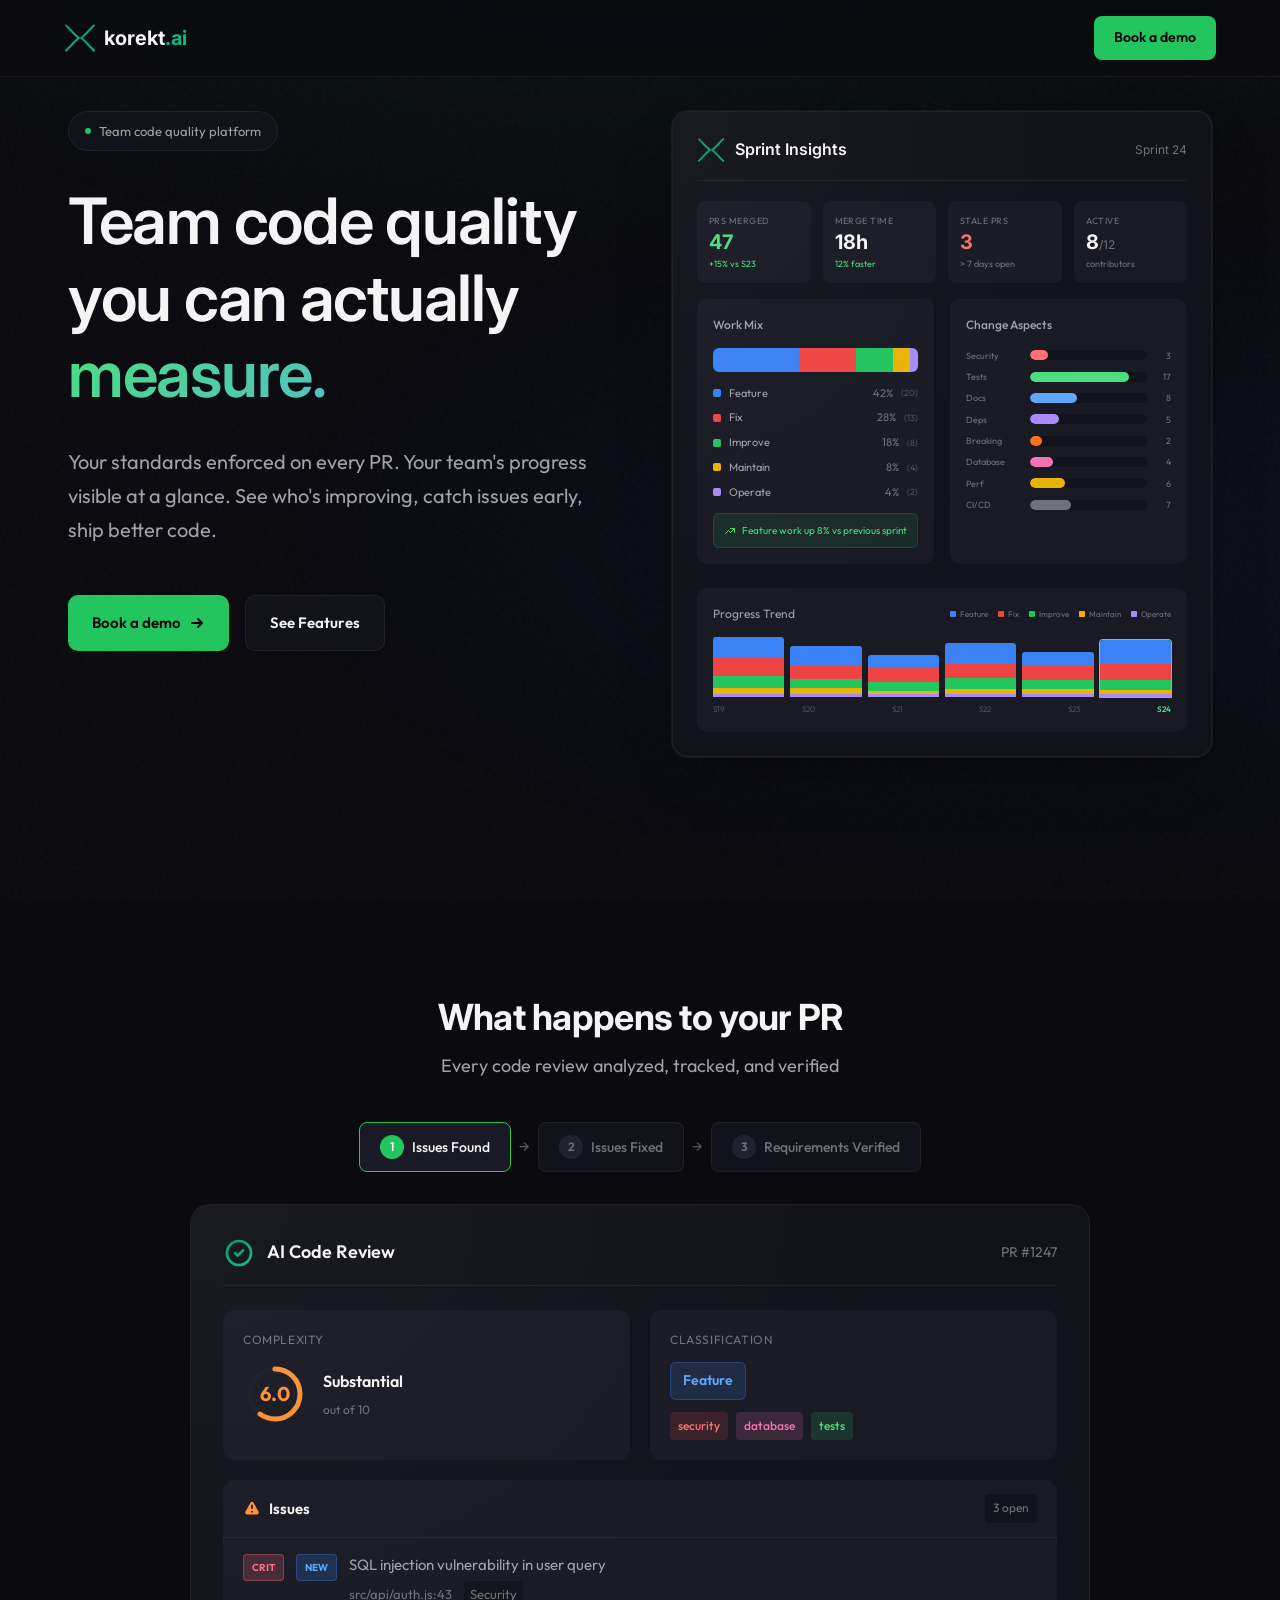
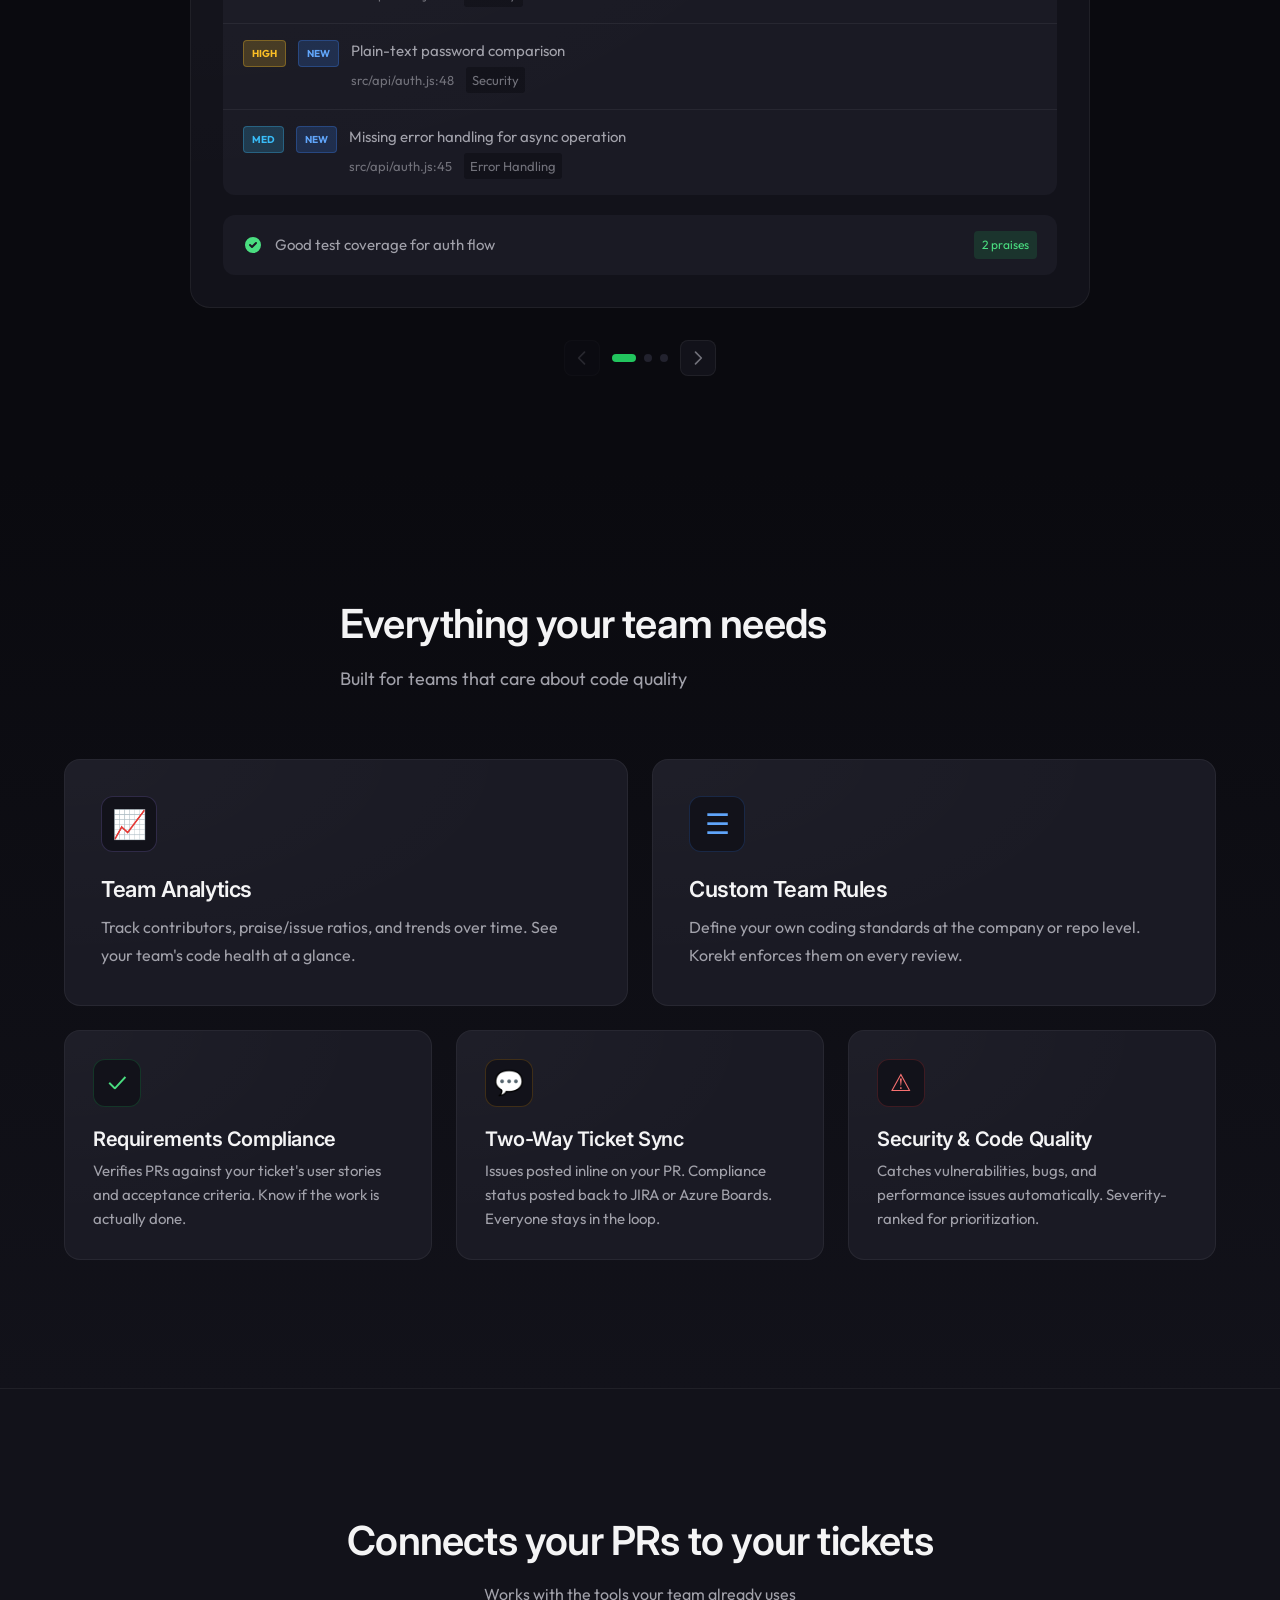
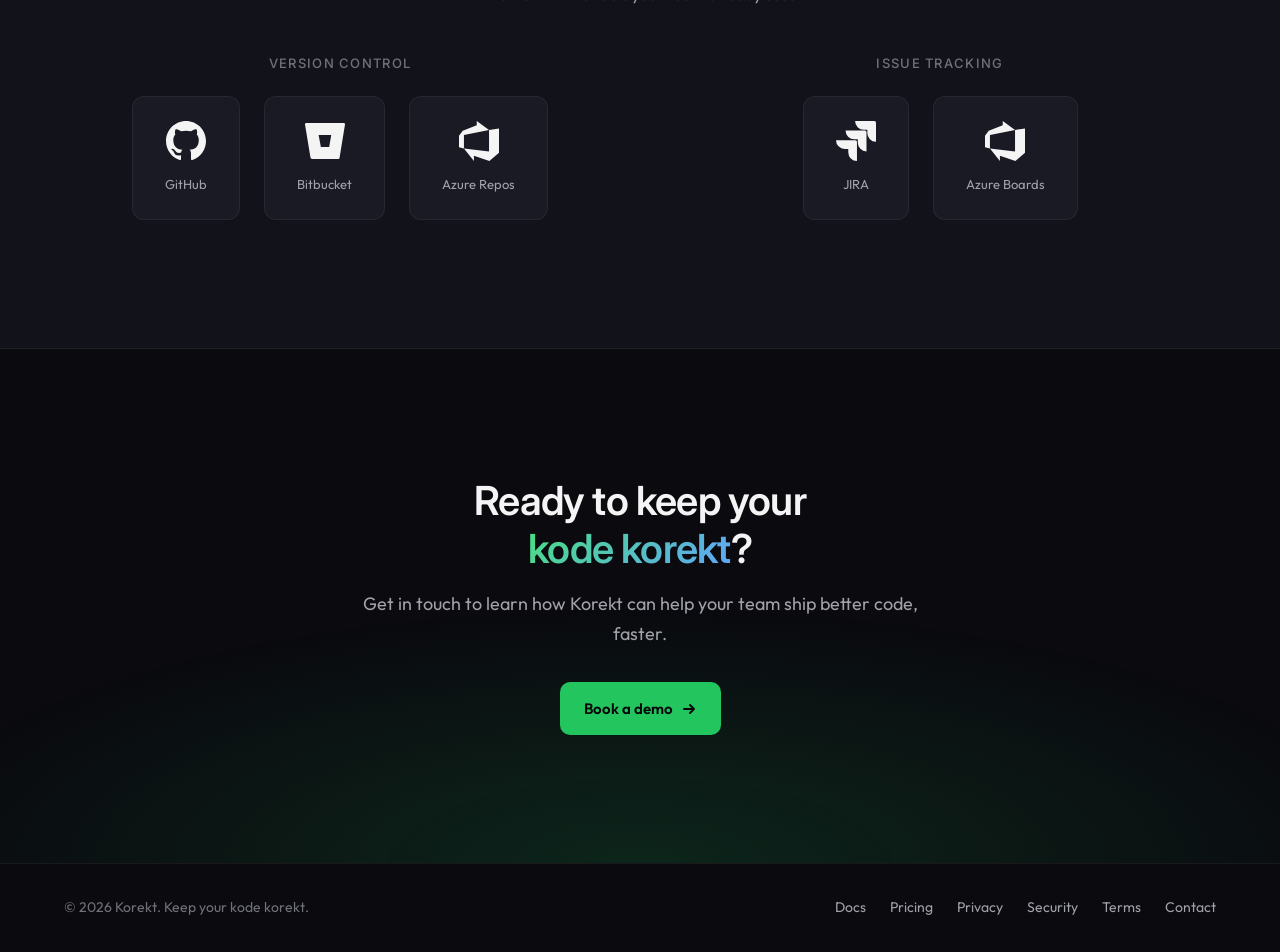
==== index.html @ e77982e7 "Adds Canonical, Open Graph, Twitter Card, and LLM alternate meta tags to improve SEO and social shar" ====
<!DOCTYPE html>
<html lang="en">
<head>
  <meta charset="UTF-8">
  <meta name="viewport" content="width=device-width, initial-scale=1.0">
  <title>Korekt - AI Code Review That Verifies Requirements</title>
  <meta name="description" content="Every PR. Every ticket. Automatically verified. AI-powered code reviews that ensure your code matches your requirements.">

  <!-- Canonical & LLM -->
  <link rel="canonical" href="https://korekt.ai/">
  <link rel="alternate" type="text/plain" href="https://korekt.ai/llms.txt" title="LLM-friendly content">

  <!-- Open Graph -->
  <meta property="og:type" content="website">
  <meta property="og:url" content="https://korekt.ai/">
  <meta property="og:title" content="Korekt - AI Code Review That Verifies Requirements">
  <meta property="og:description" content="Every PR. Every ticket. Automatically verified. AI-powered code reviews that ensure your code matches your requirements.">
  <meta property="og:image" content="https://korekt.ai/og-image.png">
  <meta property="og:site_name" content="Korekt AI">

  <!-- Twitter Card -->
  <meta name="twitter:card" content="summary">
  <meta name="twitter:title" content="Korekt - AI Code Review That Verifies Requirements">
  <meta name="twitter:description" content="Every PR. Every ticket. Automatically verified. AI-powered code reviews that ensure your code matches your requirements.">
  <meta name="twitter:image" content="https://korekt.ai/og-image.png">

  <!-- Structured Data -->
  <script type="application/ld+json">
  {
    "@context": "https://schema.org",
    "@type": "Organization",
    "name": "Korekt AI",
    "url": "https://korekt.ai",
    "logo": "https://korekt.ai/og-image.png",
    "description": "AI-powered code review platform that checks whether pull requests deliver what the ticket asked for.",
    "contactPoint": {
      "@type": "ContactPoint",
      "email": "support@korekt.ai",
      "contactType": "customer support"
    },
    "sameAs": [
      "https://github.com/apps/korekt-ai"
    ]
  }
  </script>
  <script type="application/ld+json">
  {
    "@context": "https://schema.org",
    "@type": "SoftwareApplication",
    "name": "Korekt AI",
    "url": "https://korekt.ai",
    "applicationCategory": "DeveloperApplication",
    "operatingSystem": "Web",
    "description": "Automated code review that checks whether pull requests deliver what the ticket asked for. Ticket compliance verification, inline PR comments with suggested fixes, severity ratings, and commit statuses for merge gating.",
    "featureList": "Ticket compliance verification, Inline PR comments, Severity ratings, Commit status for merge gating, Issue tracking across iterations, Custom review rules, GitHub integration, Bitbucket integration, Azure DevOps integration, Jira integration, CLI tool",
    "offers": [
      {
        "@type": "Offer",
        "name": "Free Trial",
        "price": "0",
        "priceCurrency": "USD",
        "description": "Free trial with $5 AI credits. No credit card required."
      },
      {
        "@type": "Offer",
        "name": "Cloud",
        "price": "24",
        "priceCurrency": "USD",
        "billingIncrement": "P1M",
        "description": "$24 per developer per month. Unlimited repositories and PR reviews."
      }
    ]
  }
  </script>

  <!-- Favicon -->
  <link rel="icon" type="image/svg+xml" href="favicon.svg">
  <link rel="apple-touch-icon" href="apple-touch-icon.png">

  <!-- Fonts -->
  <link rel="preconnect" href="https://fonts.googleapis.com">
  <link rel="preconnect" href="https://fonts.gstatic.com" crossorigin>
  <link href="https://fonts.googleapis.com/css2?family=Inter:wght@400;500;600;700&family=Outfit:wght@300;400;500;600;700&display=swap" rel="stylesheet">

  <!-- Shared Styles -->
  <link rel="stylesheet" href="styles.css">

  <style>
    /* ============================================
       PAGE-SPECIFIC OVERRIDES
       ============================================ */
    body {
      overflow-x: hidden;
    }

    /* Noise overlay (index-specific) */
    body::after {
      content: '';
      position: fixed;
      inset: 0;
      background-image: url("data:image/svg+xml,%3Csvg viewBox='0 0 256 256' xmlns='http://www.w3.org/2000/svg'%3E%3Cfilter id='noise'%3E%3CfeTurbulence type='fractalNoise' baseFrequency='0.9' numOctaves='4' stitchTiles='stitch'/%3E%3C/filter%3E%3Crect width='100%25' height='100%25' filter='url(%23noise)'/%3E%3C/svg%3E");
      opacity: 0.03;
      pointer-events: none;
      z-index: -1;
    }

    a {
      color: inherit;
      text-decoration: none;
    }

    .mono {
      font-family: var(--font-display);
    }

    /* ============================================
       HERO SECTION
       ============================================ */
    .hero {
      min-height: 100vh;
      display: flex;
      align-items: center;
      padding-top: 6rem;
      position: relative;
    }

    .hero-content {
      display: grid;
      grid-template-columns: 1fr 1fr;
      gap: 4rem;
      align-items: start;
    }

    .hero-text {
      max-width: 540px;
    }

    .hero-badge {
      display: inline-flex;
      align-items: center;
      gap: 0.5rem;
      padding: 0.5rem 1rem;
      background: var(--bg-surface);
      border: 1px solid var(--border);
      border-radius: 100px;
      font-size: 0.8125rem;
      color: var(--text-secondary);
      margin-bottom: 2rem;
    }

    .hero-badge-dot {
      width: 6px;
      height: 6px;
      background: var(--green-500);
      border-radius: 50%;
      animation: pulse 2s ease-in-out infinite;
    }

    @keyframes pulse {
      0%, 100% { opacity: 1; transform: scale(1); }
      50% { opacity: 0.5; transform: scale(1.2); }
    }

    .hero h1 {
      margin-bottom: 2rem;
    }

    .hero h1 span {
      display: block;
    }

    .hero-subtitle {
      font-size: 1.25rem;
      color: var(--text-secondary);
      margin-bottom: 3rem;
      line-height: 1.7;
    }

    .hero-ctas {
      display: flex;
      gap: 1rem;
      flex-wrap: wrap;
    }

    /* Hero Visual */
    .hero-visual {
      position: relative;
    }

    /* Split Hero Visual */
    .hero-visual-split {
      display: grid;
      grid-template-columns: 1fr 1fr;
      gap: 1.5rem;
    }

    .hero-panel {
      background: var(--bg-surface);
      border: 1px solid var(--border);
      border-radius: 16px;
      padding: 1.25rem;
      position: relative;
      overflow: hidden;
    }

    .hero-panel::before {
      content: '';
      position: absolute;
      inset: 0;
      background: radial-gradient(ellipse at top left, rgba(255,255,255,0.02), transparent 60%);
      pointer-events: none;
    }

    .panel-label {
      position: absolute;
      top: 0.75rem;
      right: 0.75rem;
      font-family: var(--font-display);
      font-size: 0.625rem;
      text-transform: uppercase;
      letter-spacing: 0.1em;
      color: var(--text-muted);
      background: var(--bg-elevated);
      padding: 0.25rem 0.5rem;
      border-radius: 4px;
    }

    .hero-panel-enforce .panel-label {
      color: var(--amber-400);
    }

    .hero-panel-visibility .panel-label {
      color: var(--green-400);
    }

    /* Mini PR Mockup */
    .pr-mockup-mini {
      background: var(--bg-elevated);
      border-radius: 10px;
      overflow: hidden;
    }

    .pr-mockup-mini .pr-header {
      padding: 0.625rem 0.875rem;
      background: var(--bg-hover);
      border-bottom: 1px solid var(--border);
    }

    .pr-body-mini {
      padding: 0.75rem;
      display: flex;
      flex-direction: column;
      gap: 0.625rem;
    }

    .pr-comment {
      display: flex;
      gap: 0.625rem;
      align-items: flex-start;
    }

    .comment-avatar {
      width: 24px;
      height: 24px;
      background: linear-gradient(135deg, var(--green-500), var(--green-600));
      border-radius: 6px;
      display: flex;
      align-items: center;
      justify-content: center;
      font-family: var(--font-display);
      font-size: 0.5rem;
      font-weight: 700;
      color: var(--bg-deep);
      flex-shrink: 0;
      letter-spacing: -0.02em;
    }

    .comment-content {
      display: flex;
      flex-direction: column;
      gap: 0.25rem;
    }

    .comment-badge {
      font-family: var(--font-display);
      font-size: 0.625rem;
      font-weight: 600;
      padding: 0.125rem 0.375rem;
      border-radius: 4px;
      display: inline-flex;
      align-items: center;
      width: fit-content;
    }

    .comment-badge.badge-success {
      background: rgba(34, 197, 94, 0.15);
      color: var(--green-400);
    }

    .comment-badge.badge-warning {
      background: rgba(245, 158, 11, 0.15);
      color: var(--amber-400);
    }

    .comment-text {
      font-size: 0.75rem;
      color: var(--text-secondary);
    }

    /* Dashboard Preview */
    .dash-preview {
      background: var(--bg-elevated);
      border-radius: 10px;
      padding: 0.875rem;
    }

    .dash-preview-header {
      display: flex;
      justify-content: space-between;
      align-items: center;
      margin-bottom: 0.75rem;
      font-family: var(--font-display);
      font-size: 0.75rem;
    }

    .dash-preview-period {
      color: var(--text-muted);
      font-size: 0.625rem;
    }

    .dash-preview-stats {
      display: flex;
      gap: 1.5rem;
      margin-bottom: 0.75rem;
    }

    .dash-stat {
      display: flex;
      flex-direction: column;
    }

    .dash-stat-value {
      font-family: var(--font-display);
      font-size: 1.5rem;
      font-weight: 700;
      line-height: 1;
    }

    .dash-stat-label {
      font-size: 0.625rem;
      color: var(--text-muted);
      margin-top: 0.25rem;
    }

    .dash-preview-chart {
      height: 40px;
      margin-bottom: 0.75rem;
      opacity: 0.8;
    }

    .dash-preview-chart svg {
      width: 100%;
      height: 100%;
    }

    .dash-preview-contributors {
      display: flex;
      flex-direction: column;
      gap: 0.375rem;
    }

    .contributor-mini {
      display: flex;
      align-items: center;
      gap: 0.5rem;
      font-size: 0.6875rem;
      color: var(--text-secondary);
      font-family: var(--font-display);
    }

    .contributor-dot {
      width: 6px;
      height: 6px;
      border-radius: 50%;
    }

    .contributor-score {
      margin-left: auto;
      color: var(--green-400);
      font-weight: 600;
    }

    /* Dashboard-Focused Hero Visual */
    .hero-visual-dashboard {
      width: 100%;
    }

    .hero-dashboard {
      background: var(--bg-surface);
      border: 1px solid var(--border);
      border-radius: 16px;
      padding: 1.5rem;
      box-shadow:
        0 0 0 1px rgba(255,255,255,0.05),
        0 20px 50px -20px rgba(0,0,0,0.5);
      position: relative;
      overflow: hidden;
    }

    .hero-dashboard::before {
      content: '';
      position: absolute;
      inset: 0;
      background: radial-gradient(ellipse at top left, rgba(255,255,255,0.03), transparent 60%);
      pointer-events: none;
    }

    .hero-dash-header {
      display: flex;
      justify-content: space-between;
      align-items: center;
      margin-bottom: 1.25rem;
      padding-bottom: 1rem;
      border-bottom: 1px solid var(--border);
      position: relative;
    }

    .hero-dash-title {
      display: flex;
      align-items: center;
      gap: 0.625rem;
      font-family: var(--font-display);
      font-size: 1rem;
      font-weight: 600;
    }

    .hero-dash-icon {
      width: 28px;
      height: 28px;
      display: flex;
      align-items: center;
      justify-content: center;
    }

    .hero-dash-icon svg {
      width: 100%;
      height: 100%;
    }

    .hero-dash-period {
      font-size: 0.75rem;
      color: var(--text-muted);
      font-family: var(--font-display);
    }

    /* Summary cards row */
    .hero-summary-row {
      display: grid;
      grid-template-columns: repeat(4, 1fr);
      gap: 0.75rem;
      margin-bottom: 1rem;
    }

    .hero-summary-card {
      background: var(--bg-elevated);
      border-radius: 8px;
      padding: 0.75rem;
    }

    .hero-summary-label {
      font-size: 0.5625rem;
      color: var(--text-muted);
      text-transform: uppercase;
      letter-spacing: 0.05em;
      margin-bottom: 0.25rem;
    }

    .hero-summary-value {
      font-family: var(--font-display);
      font-size: 1.25rem;
      font-weight: 700;
      line-height: 1;
    }

    .hero-summary-trend {
      font-size: 0.5625rem;
      margin-top: 0.25rem;
    }

    .hero-summary-trend.positive { color: var(--green-400); }
    .hero-summary-trend.negative { color: var(--red-400); }

    /* Two column content grid */
    .hero-content-grid {
      display: grid;
      grid-template-columns: 1fr 1fr;
      gap: 1rem;
    }

    /* Work Mix section */
    .hero-work-mix {
      background: var(--bg-elevated);
      border-radius: 10px;
      padding: 1rem;
    }

    .hero-section-header {
      display: flex;
      justify-content: space-between;
      align-items: center;
      margin-bottom: 0.75rem;
    }

    .hero-section-title {
      font-size: 0.75rem;
      color: var(--text-secondary);
      font-weight: 500;
    }

    /* Stacked bar */
    .hero-stacked-bar {
      display: flex;
      height: 24px;
      border-radius: 6px;
      overflow: hidden;
      margin-bottom: 0.75rem;
    }

    .hero-stacked-bar > span {
      height: 100%;
    }

    /* Intent legend */
    .hero-intent-legend {
      display: flex;
      flex-direction: column;
      gap: 0.375rem;
    }

    .hero-intent-item {
      display: flex;
      align-items: center;
      gap: 0.5rem;
      font-size: 0.6875rem;
    }

    .hero-intent-dot {
      width: 8px;
      height: 8px;
      border-radius: 2px;
      flex-shrink: 0;
    }

    .hero-intent-label {
      color: var(--text-secondary);
      flex: 1;
    }

    .hero-intent-pct {
      color: var(--text-muted);
    }

    .hero-intent-count {
      color: var(--text-dim);
      font-size: 0.5625rem;
    }

    /* Callout */
    .hero-callout {
      margin-top: 0.75rem;
      padding: 0.5rem 0.625rem;
      background: rgba(34, 197, 94, 0.1);
      border: 1px solid rgba(34, 197, 94, 0.2);
      border-radius: 6px;
      display: flex;
      align-items: center;
      gap: 0.375rem;
      font-size: 0.625rem;
      color: var(--green-400);
    }

    .hero-callout svg {
      width: 12px;
      height: 12px;
      flex-shrink: 0;
    }

    /* Change Aspects */
    .hero-aspects {
      background: var(--bg-elevated);
      border-radius: 10px;
      padding: 1rem;
    }

    .hero-aspect-bars {
      display: flex;
      flex-direction: column;
      gap: 0.375rem;
    }

    .hero-aspect-row {
      display: flex;
      align-items: center;
      gap: 0.5rem;
    }

    .hero-aspect-label {
      width: 56px;
      font-size: 0.5625rem;
      color: var(--text-muted);
    }

    .hero-aspect-bar-wrap {
      flex: 1;
      height: 10px;
      background: var(--bg-surface);
      border-radius: 5px;
      overflow: hidden;
    }

    .hero-aspect-bar {
      height: 100%;
      border-radius: 5px;
    }

    .hero-aspect-count {
      width: 16px;
      font-size: 0.5625rem;
      color: var(--text-muted);
      text-align: right;
    }

    /* Progress trend */
    .hero-progress-section {
      grid-column: span 2;
      background: var(--bg-elevated);
      border-radius: 10px;
      padding: 1rem;
      margin-top: 0.5rem;
    }

    .hero-progress-header {
      display: flex;
      justify-content: space-between;
      align-items: center;
      margin-bottom: 0.75rem;
    }

    .hero-progress-title {
      font-size: 0.75rem;
      color: var(--text-secondary);
    }

    .hero-progress-legend {
      display: flex;
      gap: 0.625rem;
      font-size: 0.5rem;
      color: var(--text-muted);
    }

    .hero-progress-legend span {
      display: flex;
      align-items: center;
      gap: 0.25rem;
    }

    .hero-progress-legend i {
      width: 6px;
      height: 6px;
      border-radius: 1px;
    }

    .hero-progress-chart {
      display: flex;
      align-items: flex-end;
      gap: 0.375rem;
      height: 60px;
    }

    .hero-progress-bar {
      flex: 1;
      display: flex;
      flex-direction: column;
      border-radius: 3px 3px 0 0;
      overflow: hidden;
    }

    .hero-progress-bar > span {
      width: 100%;
    }

    .hero-progress-bar.current {
      box-shadow: 0 0 0 1px var(--green-400);
    }

    .hero-progress-labels {
      display: flex;
      justify-content: space-between;
      margin-top: 0.375rem;
      font-size: 0.5rem;
      color: var(--text-dim);
    }

    .hero-progress-labels span.current {
      color: var(--green-400);
      font-weight: 600;
    }

    @media (max-width: 600px) {
      .hero-summary-row {
        grid-template-columns: repeat(2, 1fr);
      }
      .hero-content-grid {
        grid-template-columns: 1fr;
      }
      .hero-progress-section {
        grid-column: span 1;
      }
    }

    .pr-mockup {
      background: var(--bg-surface);
      border: 1px solid var(--border);
      border-radius: 16px;
      overflow: hidden;
      box-shadow:
        0 0 0 1px rgba(255,255,255,0.05),
        0 20px 50px -20px rgba(0,0,0,0.5);
    }

    .pr-header {
      display: flex;
      align-items: center;
      gap: 0.75rem;
      padding: 1rem 1.25rem;
      background: var(--bg-elevated);
      border-bottom: 1px solid var(--border);
    }

    .pr-dots {
      display: flex;
      gap: 6px;
    }

    .pr-dot {
      width: 12px;
      height: 12px;
      border-radius: 50%;
      background: var(--bg-hover);
    }

    .pr-dot:nth-child(1) { background: #ff5f57; }
    .pr-dot:nth-child(2) { background: #febc2e; }
    .pr-dot:nth-child(3) { background: #28c840; }

    .pr-title {
      font-family: var(--font-display);
      font-size: 0.8125rem;
      color: var(--text-secondary);
    }

    .pr-body {
      padding: 1.25rem;
    }

    .pr-file {
      margin-bottom: 1rem;
    }

    .pr-filename {
      font-family: var(--font-display);
      font-size: 0.75rem;
      color: var(--text-muted);
      margin-bottom: 0.5rem;
      display: flex;
      align-items: center;
      gap: 0.5rem;
    }

    .code-block {
      background: var(--bg-deep);
      border-radius: 8px;
      padding: 1rem;
      font-family: var(--font-display);
      font-size: 0.8125rem;
      line-height: 1.8;
      overflow-x: auto;
    }

    .code-line {
      display: flex;
      gap: 1rem;
    }

    .line-num {
      color: var(--text-dim);
      user-select: none;
      min-width: 1.5rem;
      text-align: right;
    }

    .line-add {
      background: rgba(34, 197, 94, 0.1);
      margin: 0 -1rem;
      padding: 0 1rem;
    }

    .line-add .line-content::before {
      content: '+';
      color: var(--green-500);
      margin-right: 0.5rem;
    }

    /* Korekt Analysis Overlay */
    .analysis-badges {
      position: absolute;
      right: -20px;
      top: 50%;
      transform: translateY(-50%);
      display: flex;
      flex-direction: column;
      gap: 0.75rem;
    }

    .analysis-badge {
      display: flex;
      align-items: center;
      gap: 0.5rem;
      padding: 0.5rem 0.875rem;
      background: var(--bg-surface);
      border: 1px solid var(--border);
      border-radius: 8px;
      font-family: var(--font-display);
      font-size: 0.75rem;
      white-space: nowrap;
      opacity: 0;
      transform: translateX(20px);
      animation: slideIn 0.5s var(--ease-out-expo) forwards;
      box-shadow: 0 4px 20px rgba(0,0,0,0.3);
    }

    .analysis-badge:nth-child(1) { animation-delay: 0.5s; }
    .analysis-badge:nth-child(2) { animation-delay: 0.8s; }
    .analysis-badge:nth-child(3) { animation-delay: 1.1s; }

    @keyframes slideIn {
      to {
        opacity: 1;
        transform: translateX(0);
      }
    }

    .badge-icon {
      width: 18px;
      height: 18px;
      border-radius: 4px;
      display: flex;
      align-items: center;
      justify-content: center;
      font-size: 0.625rem;
    }

    .badge-success { border-color: var(--green-500); }
    .badge-success .badge-icon { background: var(--green-500); color: var(--bg-deep); }

    .badge-warning { border-color: var(--amber-500); }
    .badge-warning .badge-icon { background: var(--amber-500); color: var(--bg-deep); }

    .badge-info { border-color: var(--blue-500); }
    .badge-info .badge-icon { background: var(--blue-500); color: white; }

    /* Ticket Connection */
    .ticket-preview {
      position: absolute;
      left: -30px;
      top: 20px;
      background: var(--bg-surface);
      border: 1px solid var(--border);
      border-radius: 10px;
      padding: 0.875rem 1rem;
      font-size: 0.75rem;
      box-shadow: 0 4px 20px rgba(0,0,0,0.3);
      opacity: 0;
      transform: translateX(-20px) rotate(-2deg);
      animation: ticketIn 0.6s var(--ease-out-expo) 0.3s forwards;
    }

    @keyframes ticketIn {
      to {
        opacity: 1;
        transform: translateX(0) rotate(-2deg);
      }
    }

    .ticket-label {
      color: var(--text-muted);
      font-family: var(--font-display);
      margin-bottom: 0.25rem;
    }

    .ticket-id {
      color: var(--blue-400);
      font-family: var(--font-display);
      font-weight: 600;
    }

    .connection-line {
      position: absolute;
      left: 60px;
      top: 60px;
      width: 60px;
      height: 2px;
      background: linear-gradient(90deg, var(--blue-500), transparent);
      opacity: 0;
      animation: lineIn 0.4s ease 0.6s forwards;
    }

    @keyframes lineIn {
      to { opacity: 0.5; }
    }

    /* ============================================
       PROBLEM/SOLUTION SECTION
       ============================================ */
    .problem-section {
      background: var(--bg-surface);
      border-top: 1px solid var(--border);
      border-bottom: 1px solid var(--border);
    }

    .problem-grid {
      display: grid;
      grid-template-columns: 1fr 1fr;
      gap: 4rem;
      align-items: center;
    }

    .pain-points {
      display: flex;
      flex-direction: column;
      gap: 1.5rem;
    }

    .pain-point {
      display: flex;
      gap: 1rem;
      align-items: flex-start;
    }

    .pain-icon {
      width: 40px;
      height: 40px;
      background: rgba(239, 68, 68, 0.1);
      border: 1px solid rgba(239, 68, 68, 0.2);
      border-radius: 10px;
      display: flex;
      align-items: center;
      justify-content: center;
      color: var(--red-400);
      font-size: 1.25rem;
      flex-shrink: 0;
    }

    .pain-text h4 {
      font-family: var(--font-body);
      font-weight: 600;
      margin-bottom: 0.25rem;
    }

    .pain-text p {
      color: var(--text-secondary);
      font-size: 0.9375rem;
    }

    .solution-box {
      background: var(--bg-elevated);
      border: 1px solid var(--green-500);
      border-radius: 16px;
      padding: 2rem;
      position: relative;
      overflow: hidden;
    }

    .solution-box::before {
      content: '';
      position: absolute;
      inset: 0;
      background: radial-gradient(ellipse at top right, var(--green-glow), transparent 60%);
    }

    .solution-box > * {
      position: relative;
    }

    .solution-label {
      display: inline-flex;
      align-items: center;
      gap: 0.5rem;
      color: var(--green-400);
      font-family: var(--font-display);
      font-size: 0.8125rem;
      font-weight: 600;
      margin-bottom: 1rem;
      text-transform: uppercase;
      letter-spacing: 0.05em;
    }

    .solution-box h3 {
      font-size: 1.5rem;
      margin-bottom: 1rem;
    }

    .solution-box p {
      color: var(--text-secondary);
      line-height: 1.7;
    }

    /* ============================================
       HOW IT WORKS SECTION
       ============================================ */
    .how-section .container {
      text-align: center;
    }

    .section-header {
      max-width: 600px;
      margin: 0 auto 4rem;
    }

    .section-header p {
      color: var(--text-secondary);
      font-size: 1.125rem;
    }

    .steps {
      display: grid;
      grid-template-columns: repeat(3, 1fr);
      gap: 2rem;
      position: relative;
    }

    .steps::before {
      content: '';
      position: absolute;
      top: 40px;
      left: 20%;
      right: 20%;
      height: 2px;
      background: linear-gradient(90deg, var(--border), var(--green-500), var(--border));
    }

    .step {
      text-align: center;
      position: relative;
    }

    .step-num {
      width: 80px;
      height: 80px;
      margin: 0 auto 1.5rem;
      background: var(--bg-surface);
      border: 2px solid var(--border);
      border-radius: 20px;
      display: flex;
      align-items: center;
      justify-content: center;
      font-family: var(--font-display);
      font-size: 1.5rem;
      font-weight: 700;
      color: var(--green-500);
      position: relative;
      z-index: 1;
      transition: all 0.3s var(--ease-out-expo);
    }

    .step:hover .step-num {
      border-color: var(--green-500);
      transform: translateY(-4px);
      box-shadow: 0 8px 30px var(--green-glow);
    }

    .step h3 {
      margin-bottom: 0.5rem;
    }

    .step p {
      color: var(--text-secondary);
      font-size: 0.9375rem;
    }

    /* ============================================
       FEATURES SECTION
       ============================================ */
    .features-section {
      background: linear-gradient(180deg, var(--bg-base), var(--bg-surface));
    }

    .features-grid {
      display: grid;
      grid-template-columns: repeat(3, 1fr);
      gap: 1.5rem;
    }

    /* 5-card layout: 2 featured on top, 3 regular below */
    .features-grid-5 {
      display: grid;
      grid-template-columns: repeat(6, 1fr);
      gap: 1.5rem;
    }

    /* Top 2 featured cards - larger */
    .features-grid-5 .feature-card:nth-child(1),
    .features-grid-5 .feature-card:nth-child(2) {
      grid-column: span 3;
      padding: 2.25rem;
    }

    .features-grid-5 .feature-card:nth-child(1) .feature-icon,
    .features-grid-5 .feature-card:nth-child(2) .feature-icon {
      width: 56px;
      height: 56px;
      font-size: 1.75rem;
      margin-bottom: 1.5rem;
    }

    .features-grid-5 .feature-card:nth-child(1) h3,
    .features-grid-5 .feature-card:nth-child(2) h3 {
      font-size: 1.375rem;
      margin-bottom: 0.75rem;
    }

    .features-grid-5 .feature-card:nth-child(1) p,
    .features-grid-5 .feature-card:nth-child(2) p {
      font-size: 1rem;
      line-height: 1.7;
    }

    /* Bottom 3 cards - regular */
    .features-grid-5 .feature-card:nth-child(3),
    .features-grid-5 .feature-card:nth-child(4),
    .features-grid-5 .feature-card:nth-child(5) {
      grid-column: span 2;
    }

    .feature-card {
      background: var(--bg-elevated);
      border: 1px solid var(--border);
      border-radius: 16px;
      padding: 1.75rem;
      transition: all 0.3s var(--ease-out-expo);
      position: relative;
      overflow: hidden;
    }

    .feature-card::before {
      content: '';
      position: absolute;
      inset: 0;
      background: radial-gradient(ellipse at top left, rgba(255,255,255,0.02), transparent 60%);
    }

    .feature-card:hover {
      border-color: var(--border-hover);
      transform: translateY(-4px);
      box-shadow: 0 20px 40px -20px rgba(0,0,0,0.4);
    }

    .feature-card > * {
      position: relative;
    }

    .feature-icon {
      width: 48px;
      height: 48px;
      background: var(--bg-surface);
      border: 1px solid var(--border);
      border-radius: 12px;
      display: flex;
      align-items: center;
      justify-content: center;
      font-size: 1.5rem;
      margin-bottom: 1.25rem;
    }

    .feature-card h3 {
      margin-bottom: 0.5rem;
    }

    .feature-card p {
      color: var(--text-secondary);
      font-size: 0.9375rem;
      line-height: 1.6;
    }

    /* Feature-specific colors */
    .feature-requirements .feature-icon { color: var(--green-400); border-color: rgba(34, 197, 94, 0.2); }
    .feature-rules .feature-icon { color: var(--blue-400); border-color: rgba(59, 130, 246, 0.2); }
    .feature-security .feature-icon { color: var(--red-400); border-color: rgba(239, 68, 68, 0.2); }
    .feature-comments .feature-icon { color: var(--amber-400); border-color: rgba(245, 158, 11, 0.2); }
    .feature-analytics .feature-icon { color: #a78bfa; border-color: rgba(167, 139, 250, 0.2); }
    .feature-budget .feature-icon { color: #2dd4bf; border-color: rgba(45, 212, 191, 0.2); }

    /* ============================================
       DASHBOARD SHOWCASE SECTION
       ============================================ */
    .dashboard-section {
      overflow: hidden;
    }

    .dashboard-content {
      display: grid;
      grid-template-columns: 1fr 1.2fr;
      gap: 4rem;
      align-items: center;
    }

    .dashboard-text h2 {
      margin-bottom: 1.5rem;
    }

    .metric-list {
      display: flex;
      flex-direction: column;
      gap: 1rem;
      margin-top: 2rem;
    }

    .metric-item {
      display: flex;
      align-items: center;
      gap: 0.75rem;
      font-size: 0.9375rem;
    }

    .metric-icon {
      width: 32px;
      height: 32px;
      background: var(--bg-surface);
      border-radius: 8px;
      display: flex;
      align-items: center;
      justify-content: center;
      color: var(--green-400);
    }

    /* Dashboard Mockup */
    .dashboard-mockup {
      background: var(--bg-surface);
      border: 1px solid var(--border);
      border-radius: 16px;
      padding: 1.5rem;
      display: grid;
      grid-template-columns: 1fr 1fr;
      gap: 1rem;
    }

    .dash-card {
      background: var(--bg-elevated);
      border: 1px solid var(--border);
      border-radius: 12px;
      padding: 1.25rem;
    }

    .dash-card-header {
      display: flex;
      justify-content: space-between;
      align-items: center;
      margin-bottom: 1rem;
    }

    .dash-card-title {
      font-size: 0.75rem;
      color: var(--text-muted);
      text-transform: uppercase;
      letter-spacing: 0.05em;
    }

    .dash-card-value {
      font-family: var(--font-display);
      font-size: 2rem;
      font-weight: 700;
    }

    .dash-card-change {
      font-size: 0.75rem;
      color: var(--green-400);
    }

    .dash-card-change.negative {
      color: var(--red-400);
    }

    /* Contributors mini-list */
    .contributors-list {
      display: flex;
      flex-direction: column;
      gap: 0.5rem;
    }

    .contributor-row {
      display: flex;
      align-items: center;
      justify-content: space-between;
      padding: 0.5rem;
      background: var(--bg-surface);
      border-radius: 6px;
      font-size: 0.8125rem;
    }

    .contributor-name {
      font-family: var(--font-display);
    }

    .contributor-ratio {
      color: var(--green-400);
    }

    /* Mini chart */
    .mini-chart {
      height: 60px;
      display: flex;
      align-items: flex-end;
      gap: 4px;
      padding-top: 1rem;
    }

    .chart-bar {
      flex: 1;
      background: var(--green-500);
      border-radius: 2px 2px 0 0;
      opacity: 0.6;
      transition: opacity 0.2s;
    }

    .chart-bar:hover {
      opacity: 1;
    }

    /* Budget gauge */
    .budget-gauge {
      margin-top: 0.5rem;
    }

    .gauge-bar {
      height: 8px;
      background: var(--bg-surface);
      border-radius: 4px;
      overflow: hidden;
    }

    .gauge-fill {
      height: 100%;
      background: linear-gradient(90deg, var(--green-500), var(--amber-500));
      border-radius: 4px;
      width: 67%;
    }

    .gauge-labels {
      display: flex;
      justify-content: space-between;
      margin-top: 0.5rem;
      font-size: 0.75rem;
      color: var(--text-muted);
    }

    /* New Dashboard Styles */
    .dash-card-wide {
      grid-column: span 1;
    }

    .dash-card-full {
      grid-column: span 2;
    }

    .dash-card-legend {
      font-size: 0.6875rem;
      color: var(--text-muted);
    }

    .line-chart {
      height: 60px;
      margin-top: 0.75rem;
    }

    .line-chart svg {
      width: 100%;
      height: 100%;
    }

    /* Severity Legend */
    .severity-legend {
      display: flex;
      gap: 0.75rem;
      font-size: 0.625rem;
      color: var(--text-muted);
    }

    .severity-legend span {
      display: flex;
      align-items: center;
      gap: 0.25rem;
    }

    .severity-legend i {
      width: 8px;
      height: 8px;
      border-radius: 2px;
      display: inline-block;
    }

    /* Stacked Bars */
    .stacked-bars {
      display: flex;
      gap: 6px;
      height: 70px;
      margin-top: 0.75rem;
      align-items: flex-end;
    }

    .stacked-bar {
      flex: 1;
      display: flex;
      flex-direction: column;
      height: 100%;
      border-radius: 2px 2px 0 0;
      overflow: hidden;
    }

    .stacked-bar > div {
      width: 100%;
      transition: opacity 0.2s;
    }

    .seg-critical { background: var(--red-400); }
    .seg-high { background: #fb923c; }
    .seg-medium { background: var(--amber-400); }
    .seg-low { background: var(--blue-400); }

    .stacked-bar:hover > div {
      opacity: 0.8;
    }

    /* Trends Table */
    .trends-table {
      font-size: 0.75rem;
    }

    .trends-header,
    .trends-row {
      display: grid;
      grid-template-columns: 1.5fr 1fr 1fr 1fr 1fr;
      gap: 0.5rem;
      padding: 0.5rem 0;
      align-items: center;
    }

    .trends-header {
      color: var(--text-muted);
      text-transform: uppercase;
      font-size: 0.625rem;
      letter-spacing: 0.05em;
      border-bottom: 1px solid var(--border);
    }

    .trends-row {
      border-bottom: 1px solid var(--border);
    }

    .trends-row:last-child {
      border-bottom: none;
    }

    .week-label {
      font-family: var(--font-display);
      color: var(--text-secondary);
    }

    .change-pos {
      color: var(--green-400);
    }

    .change-neg {
      color: var(--red-400);
    }

    /* Contributor Table */
    .contributor-table {
      font-size: 0.75rem;
    }

    .contributor-header,
    .contributor-data-row {
      display: grid;
      grid-template-columns: 2fr 1fr 1fr 1fr 1fr;
      gap: 0.5rem;
      padding: 0.5rem 0;
      align-items: center;
    }

    .contributor-header {
      color: var(--text-muted);
      text-transform: uppercase;
      font-size: 0.625rem;
      letter-spacing: 0.05em;
      border-bottom: 1px solid var(--border);
    }

    .contributor-data-row .contributor-name {
      font-family: var(--font-display);
      color: var(--text-primary);
    }

    .severity-col {
      text-align: center;
    }

    .contributor-ratio {
      color: var(--green-400);
      font-family: var(--font-display);
      font-weight: 600;
    }

    /* ============================================
       INTEGRATIONS SECTION
       ============================================ */
    .integrations-section {
      background: var(--bg-surface);
      border-top: 1px solid var(--border);
      border-bottom: 1px solid var(--border);
    }

    .integrations-content {
      text-align: center;
    }

    .integration-groups {
      display: grid;
      grid-template-columns: 1fr 1fr;
      gap: 3rem;
      margin-top: 3rem;
    }

    .integration-group h3 {
      color: var(--text-muted);
      font-size: 0.8125rem;
      text-transform: uppercase;
      letter-spacing: 0.1em;
      margin-bottom: 1.5rem;
      font-weight: 500;
    }

    .integration-logos {
      display: flex;
      justify-content: center;
      gap: 1.5rem;
      flex-wrap: wrap;
    }

    .integration-logo {
      display: flex;
      flex-direction: column;
      align-items: center;
      gap: 0.75rem;
      padding: 1.5rem 2rem;
      background: var(--bg-elevated);
      border: 1px solid var(--border);
      border-radius: 12px;
      transition: all 0.2s var(--ease-out-expo);
    }

    .integration-logo:hover {
      border-color: var(--border-hover);
      transform: translateY(-2px);
    }

    .integration-logo svg {
      width: 40px;
      height: 40px;
    }

    .integration-logo span {
      font-size: 0.8125rem;
      color: var(--text-secondary);
    }

    /* ============================================
       CTA SECTION
       ============================================ */
    .cta-section {
      text-align: center;
      position: relative;
    }

    .cta-section::before {
      content: '';
      position: absolute;
      inset: 0;
      background: radial-gradient(ellipse 60% 50% at 50% 100%, var(--green-glow), transparent);
    }

    .cta-content {
      position: relative;
      max-width: 600px;
      margin: 0 auto;
    }

    .cta-content h2 {
      margin-bottom: 1rem;
    }

    .cta-content p {
      color: var(--text-secondary);
      font-size: 1.125rem;
      margin-bottom: 2rem;
    }

    /* ============================================
       FOOTER
       ============================================ */
    /* ============================================
       SCROLL ANIMATIONS
       ============================================ */
    .fade-in {
      opacity: 0;
      transform: translateY(30px);
      transition: all 0.8s var(--ease-out-expo);
    }

    .fade-in.visible {
      opacity: 1;
      transform: translateY(0);
    }

    .stagger-1 { transition-delay: 0.1s; }
    .stagger-2 { transition-delay: 0.2s; }
    .stagger-3 { transition-delay: 0.3s; }
    .stagger-4 { transition-delay: 0.4s; }
    .stagger-5 { transition-delay: 0.5s; }
    .stagger-6 { transition-delay: 0.6s; }

    /* ============================================
       RESPONSIVE
       ============================================ */
    @media (max-width: 1024px) {
      .hero-content {
        grid-template-columns: 1fr;
        gap: 3rem;
      }

      .hero-visual {
        order: -1;
      }

      .hero-visual-split {
        grid-template-columns: 1fr;
        gap: 1rem;
      }

      /* Hero dashboard responsive - 1024px */
      .hero-dash-grid {
        grid-template-columns: repeat(3, 1fr);
      }

      .hero-dash-chart {
        grid-column: span 2;
      }

      .hero-dash-contributors {
        grid-column: span 1;
      }

      .problem-grid {
        grid-template-columns: 1fr;
        gap: 2rem;
      }

      .features-grid {
        grid-template-columns: repeat(2, 1fr);
      }

      .features-grid-5 {
        grid-template-columns: repeat(2, 1fr);
        gap: 1rem;
      }

      .features-grid-5 .feature-card {
        grid-column: span 1 !important;
        padding: 1.5rem;
      }

      .features-grid-5 .feature-card .feature-icon {
        width: 44px;
        height: 44px;
        font-size: 1.25rem;
        margin-bottom: 1rem;
      }

      .features-grid-5 .feature-card h3 {
        font-size: 1.125rem;
      }

      .features-grid-5 .feature-card p {
        font-size: 0.875rem;
      }

      /* 5th card spans full width on tablet */
      .features-grid-5 .feature-card:nth-child(5) {
        grid-column: 1 / -1 !important;
      }

      .dashboard-content {
        grid-template-columns: 1fr;
        gap: 2rem;
      }
    }

    @media (max-width: 768px) {
      /* Hero dashboard responsive - 768px */
      .hero-dash-grid {
        grid-template-columns: 1fr 1fr;
      }

      .hero-dash-stat {
        padding: 0.75rem;
      }

      .hero-dash-stat:nth-child(3) {
        grid-column: span 2;
      }

      .hero-dash-stat-value {
        font-size: 1.5rem;
      }

      .hero-dash-chart {
        grid-column: span 2;
      }

      .hero-dash-contributors {
        grid-column: span 2;
      }

      .hero-dash-contrib-row {
        grid-template-columns: 16px 1fr 40px 32px;
      }

      .hero-dash-legend {
        flex-wrap: wrap;
        gap: 0.5rem;
      }

      .steps {
        grid-template-columns: 1fr;
        gap: 2rem;
      }

      .steps::before {
        display: none;
      }

      .features-grid,
      .features-grid-5 {
        grid-template-columns: 1fr;
      }

      .features-grid-5 .feature-card,
      .features-grid-5 .feature-card:nth-child(5) {
        grid-column: span 1 !important;
      }

      .integration-groups {
        grid-template-columns: 1fr;
      }

      .dashboard-mockup {
        grid-template-columns: 1fr;
      }

      .dash-card-wide,
      .dash-card-full {
        grid-column: span 1;
      }

      .severity-legend {
        flex-wrap: wrap;
        gap: 0.5rem;
      }

      .trends-header,
      .trends-row {
        grid-template-columns: 1.2fr 0.8fr 0.8fr 0.8fr 0.8fr;
        font-size: 0.6875rem;
      }

      .contributor-header,
      .contributor-data-row {
        grid-template-columns: 1.5fr 0.8fr 0.8fr 0.8fr 0.8fr;
        font-size: 0.6875rem;
      }

      footer .container {
        flex-direction: column;
        gap: 1rem;
        text-align: center;
      }
    }

    @media (max-width: 480px) {
      /* Hero dashboard responsive - 480px */
      .hero-dashboard {
        padding: 1rem;
      }

      .hero-dash-grid {
        grid-template-columns: 1fr;
      }

      .hero-dash-stat {
        grid-column: span 1;
      }

      .hero-dash-stat:nth-child(3) {
        grid-column: span 1;
      }

      .hero-dash-stat-value {
        font-size: 1.25rem;
      }

      .hero-dash-chart {
        grid-column: span 1;
      }

      .hero-dash-bars {
        height: 60px;
      }

      .hero-dash-contributors {
        grid-column: span 1;
      }

      .hero-ctas {
        flex-direction: column;
      }

      .btn {
        width: 100%;
        justify-content: center;
      }

      .analysis-badges,
      .ticket-preview,
      .connection-line {
        display: none;
      }
    }

    /* ============================================
       PR JOURNEY SECTION (Tabbed)
       ============================================ */
    .pr-journey-section {
      padding: 6rem 0;
    }

    .pr-journey-section .section-header {
      text-align: center;
      margin-bottom: 2.5rem;
    }

    .pr-journey-section .section-header h2 {
      font-size: 2.25rem;
      font-weight: 700;
      margin-bottom: 0.75rem;
    }

    .pr-journey-section .section-header p {
      font-size: 1.125rem;
      color: var(--text-secondary);
    }

    /* Step Tabs */
    .prj-step-tabs {
      display: flex;
      justify-content: center;
      gap: 0.5rem;
      margin-bottom: 2rem;
    }

    .prj-step-tab {
      display: flex;
      align-items: center;
      gap: 0.5rem;
      padding: 0.75rem 1.25rem;
      background: var(--bg-surface);
      border: 1px solid var(--border);
      border-radius: 8px;
      cursor: pointer;
      transition: all 0.2s;
      font-family: inherit;
      font-size: inherit;
      color: inherit;
    }

    .prj-step-tab:hover {
      background: var(--bg-elevated);
    }

    .prj-step-tab.active {
      background: var(--bg-elevated);
      border-color: var(--green-500);
    }

    /* Auto-advance progress indicator */
    .prj-step-tab {
      position: relative;
      overflow: hidden;
    }

    .prj-step-tab::after {
      content: '';
      position: absolute;
      bottom: 0;
      left: 0;
      width: 0;
      height: 2px;
      background: var(--green-500);
    }

    @keyframes prj-progress {
      from { width: 0; }
      to { width: 100%; }
    }

    .auto-advancing .prj-step-tab.active::after {
      animation: prj-progress 2.5s linear forwards;
    }

    .prj-step-number {
      width: 24px;
      height: 24px;
      display: flex;
      align-items: center;
      justify-content: center;
      background: var(--bg-hover);
      border-radius: 50%;
      font-size: 0.75rem;
      font-weight: 600;
      color: var(--text-muted);
    }

    .prj-step-tab.active .prj-step-number {
      background: var(--green-500);
      color: white;
    }

    .prj-step-label {
      font-size: 0.875rem;
      font-weight: 500;
      color: var(--text-muted);
    }

    .prj-step-tab.active .prj-step-label {
      color: var(--text-primary);
    }

    .prj-step-arrow {
      display: flex;
      align-items: center;
      color: var(--text-dim);
      font-size: 1rem;
    }

    /* Panel Container */
    .prj-panel-container {
      position: relative;
      max-width: 900px;
      margin: 0 auto;
      overflow: hidden;
    }

    .prj-panels-wrapper {
      display: flex;
      transition: transform 0.4s ease;
    }

    .prj-panels-wrapper[data-active="1"] { transform: translateX(0); }
    .prj-panels-wrapper[data-active="2"] { transform: translateX(calc(-100% - 2rem)); }
    .prj-panels-wrapper[data-active="3"] { transform: translateX(calc(-200% - 4rem)); }

    /* Main Panel */
    .prj-panel {
      flex: 0 0 100%;
      background: var(--bg-surface);
      border: 1px solid var(--border);
      border-radius: 20px;
      padding: 2rem;
      position: relative;
      overflow: hidden;
      margin-right: 2rem;
    }

    .prj-panel:last-child {
      margin-right: 0;
    }

    .prj-panel::before {
      content: '';
      position: absolute;
      inset: 0;
      background: radial-gradient(ellipse at top left, rgba(255,255,255,0.03), transparent 60%);
      pointer-events: none;
    }

    /* Panel Header */
    .prj-panel-header {
      display: flex;
      justify-content: space-between;
      align-items: center;
      margin-bottom: 1.5rem;
      padding-bottom: 1rem;
      border-bottom: 1px solid var(--border);
    }

    .prj-header-left {
      display: flex;
      align-items: center;
      gap: 0.75rem;
    }

    .prj-header-icon {
      width: 32px;
      height: 32px;
    }

    .prj-header-title {
      font-size: 1.125rem;
      font-weight: 600;
    }

    .prj-header-meta {
      font-size: 0.875rem;
      color: var(--text-muted);
    }

    /* Content Grid */
    .prj-content-grid {
      display: grid;
      grid-template-columns: 1fr 1fr;
      gap: 1.25rem;
      margin-bottom: 1.25rem;
    }

    .prj-card {
      background: var(--bg-elevated);
      border-radius: 12px;
      padding: 1.25rem;
    }

    .prj-card-label {
      font-size: 0.75rem;
      text-transform: uppercase;
      letter-spacing: 0.05em;
      color: var(--text-muted);
      margin-bottom: 0.75rem;
    }

    /* Complexity */
    .prj-complexity-display {
      display: flex;
      align-items: center;
      gap: 1rem;
    }

    .prj-complexity-circle {
      position: relative;
      width: 64px;
      height: 64px;
    }

    .prj-complexity-circle svg {
      width: 100%;
      height: 100%;
      transform: rotate(-90deg);
    }

    .prj-complexity-circle .bg {
      fill: none;
      stroke: var(--bg-hover);
      stroke-width: 5;
    }

    .prj-complexity-circle .fg {
      fill: none;
      stroke: #fb923c;
      stroke-width: 5;
      stroke-linecap: round;
      stroke-dasharray: 157;
      stroke-dashoffset: 63;
    }

    .prj-complexity-value {
      position: absolute;
      inset: 0;
      display: flex;
      align-items: center;
      justify-content: center;
      font-size: 1.25rem;
      font-weight: 700;
      color: #fb923c;
    }

    .prj-complexity-info {
      display: flex;
      flex-direction: column;
      gap: 0.25rem;
    }

    .prj-complexity-rating {
      font-size: 1rem;
      font-weight: 600;
    }

    .prj-complexity-scale {
      font-size: 0.75rem;
      color: var(--text-muted);
    }

    /* Classification */
    .prj-intent-badge {
      display: inline-flex;
      padding: 0.375rem 0.75rem;
      border-radius: 6px;
      font-size: 0.875rem;
      font-weight: 600;
      margin-bottom: 0.75rem;
      background: rgba(59, 130, 246, 0.15);
      color: var(--blue-400);
      border: 1px solid rgba(59, 130, 246, 0.3);
    }

    .prj-aspects-row {
      display: flex;
      flex-wrap: wrap;
      gap: 0.5rem;
    }

    .prj-aspect-tag {
      font-size: 0.75rem;
      font-weight: 500;
      padding: 0.25rem 0.5rem;
      border-radius: 4px;
    }

    .prj-aspect-tag.security { background: rgba(239, 68, 68, 0.15); color: var(--red-400); }
    .prj-aspect-tag.tests { background: rgba(34, 197, 94, 0.15); color: var(--green-400); }
    .prj-aspect-tag.database { background: rgba(244, 114, 182, 0.15); color: #f472b6; }

    /* Issues Section */
    .prj-issues-section {
      background: var(--bg-elevated);
      border-radius: 12px;
      overflow: hidden;
    }

    .prj-issues-header {
      display: flex;
      justify-content: space-between;
      align-items: center;
      padding: 0.875rem 1.25rem;
      border-bottom: 1px solid var(--border);
    }

    .prj-issues-title {
      display: flex;
      align-items: center;
      gap: 0.5rem;
      font-size: 0.9375rem;
      font-weight: 600;
    }

    .prj-issues-title svg {
      width: 18px;
      height: 18px;
      color: #fb923c;
    }

    .prj-issues-count {
      font-size: 0.75rem;
      padding: 0.25rem 0.5rem;
      background: var(--bg-surface);
      color: var(--text-muted);
      border-radius: 4px;
    }

    .prj-issues-list {
      display: flex;
      flex-direction: column;
    }

    .prj-issue-row {
      display: flex;
      align-items: flex-start;
      gap: 0.75rem;
      padding: 1rem 1.25rem;
      border-bottom: 1px solid var(--border);
    }

    .prj-issue-row:last-child {
      border-bottom: none;
    }

    .prj-severity-badge {
      font-size: 0.625rem;
      font-weight: 700;
      padding: 0.25rem 0.5rem;
      border-radius: 4px;
      flex-shrink: 0;
      border: 1px solid;
    }

    .prj-severity-badge.crit {
      background: rgba(251, 113, 133, 0.2);
      color: #fb7185;
      border-color: rgba(251, 113, 133, 0.3);
    }

    .prj-severity-badge.high {
      background: rgba(251, 191, 36, 0.2);
      color: var(--amber-400);
      border-color: rgba(251, 191, 36, 0.3);
    }

    .prj-severity-badge.med {
      background: rgba(56, 189, 248, 0.2);
      color: #38bdf8;
      border-color: rgba(56, 189, 248, 0.3);
    }

    .prj-status-badge {
      font-size: 0.625rem;
      font-weight: 700;
      padding: 0.25rem 0.5rem;
      border-radius: 4px;
      flex-shrink: 0;
      border: 1px solid;
    }

    .prj-status-badge.new {
      background: rgba(59, 130, 246, 0.2);
      color: var(--blue-400);
      border-color: rgba(59, 130, 246, 0.3);
    }

    .prj-status-badge.open {
      background: rgba(251, 191, 36, 0.2);
      color: var(--amber-400);
      border-color: rgba(251, 191, 36, 0.3);
    }

    .prj-status-badge.fixed {
      background: rgba(52, 211, 153, 0.2);
      color: #34d399;
      border-color: rgba(52, 211, 153, 0.3);
    }

    .prj-issue-content {
      flex: 1;
    }

    .prj-issue-message {
      font-size: 0.9375rem;
      color: var(--text-secondary);
      line-height: 1.4;
      margin-bottom: 0.375rem;
    }

    .prj-issue-meta {
      display: flex;
      align-items: center;
      gap: 0.75rem;
      font-size: 0.8125rem;
      color: var(--text-muted);
    }

    .prj-issue-category {
      padding: 0.125rem 0.375rem;
      background: var(--bg-surface);
      border-radius: 3px;
    }

    /* Praises */
    .prj-praises-preview {
      margin-top: 1.25rem;
      padding: 1rem 1.25rem;
      background: var(--bg-elevated);
      border-radius: 12px;
      display: flex;
      align-items: center;
      gap: 0.75rem;
    }

    .prj-praises-icon {
      width: 20px;
      height: 20px;
      color: var(--green-400);
    }

    .prj-praises-text {
      font-size: 0.9375rem;
      color: var(--text-secondary);
    }

    .prj-praises-count {
      font-size: 0.75rem;
      padding: 0.25rem 0.5rem;
      background: rgba(34, 197, 94, 0.15);
      color: var(--green-400);
      border-radius: 4px;
      margin-left: auto;
    }

    /* Iteration Navigator */
    .prj-iteration-nav {
      display: flex;
      align-items: center;
      gap: 0.75rem;
    }

    .prj-nav-btn {
      width: 32px;
      height: 32px;
      display: flex;
      align-items: center;
      justify-content: center;
      background: var(--bg-elevated);
      border: none;
      border-radius: 6px;
      color: var(--text-muted);
      cursor: pointer;
    }

    .prj-nav-btn:hover {
      background: var(--bg-hover);
      color: var(--text-secondary);
    }

    .prj-nav-btn svg {
      width: 18px;
      height: 18px;
    }

    .prj-iteration-label {
      font-size: 0.9375rem;
      color: var(--text-secondary);
    }

    .prj-iteration-label span {
      font-weight: 600;
    }

    /* Delta Summary */
    .prj-delta-summary {
      background: var(--bg-elevated);
      border-radius: 10px;
      padding: 1rem 1.25rem;
      margin-bottom: 1.25rem;
      border: 1px solid var(--border);
    }

    .prj-delta-header {
      display: flex;
      align-items: center;
      gap: 0.5rem;
      margin-bottom: 0.625rem;
    }

    .prj-delta-label {
      font-size: 0.875rem;
      color: var(--text-muted);
    }

    .prj-delta-badges {
      display: flex;
      flex-wrap: wrap;
      gap: 0.5rem;
    }

    .prj-delta-badge {
      display: inline-flex;
      align-items: center;
      gap: 0.375rem;
      padding: 0.375rem 0.625rem;
      border-radius: 5px;
      font-size: 0.8125rem;
      font-weight: 500;
      border: 1px solid;
    }

    .prj-delta-badge svg {
      width: 12px;
      height: 12px;
    }

    .prj-delta-badge.fixed {
      background: rgba(52, 211, 153, 0.1);
      color: #34d399;
      border-color: rgba(52, 211, 153, 0.3);
    }

    .prj-delta-badge.criteria {
      background: rgba(34, 197, 94, 0.1);
      color: var(--green-400);
      border-color: rgba(34, 197, 94, 0.3);
    }

    /* Criteria Changes */
    .prj-criteria-changes-inline {
      margin-top: 0.75rem;
      padding-top: 0.75rem;
      border-top: 1px solid var(--border);
    }

    .prj-criteria-change-row {
      display: flex;
      align-items: center;
      gap: 0.5rem;
      padding: 0.375rem 0;
    }

    .prj-criteria-change-row:last-child {
      padding-bottom: 0;
    }

    .prj-criteria-arrow {
      font-size: 0.875rem;
      color: var(--text-dim);
    }

    .prj-criteria-change-text {
      flex: 1;
      font-size: 0.8125rem;
      color: var(--text-secondary);
      margin-left: 0.375rem;
    }

    /* Fixed issues */
    .prj-issue-row.fixed-issue {
      opacity: 0.6;
    }

    .prj-issue-row.fixed-issue .prj-issue-message {
      text-decoration: line-through;
      color: var(--text-muted);
    }

    .prj-resolved-info {
      display: flex;
      align-items: center;
      gap: 0.375rem;
      margin-top: 0.375rem;
      font-size: 0.8125rem;
      color: #34d399;
    }

    .prj-resolved-info svg {
      width: 14px;
      height: 14px;
    }

    /* Commit info */
    .prj-commit-info {
      margin-top: 1.25rem;
      padding-top: 0.75rem;
      border-top: 1px solid var(--border);
      display: flex;
      justify-content: space-between;
      font-size: 0.8125rem;
      color: var(--text-muted);
    }

    /* Compliance Panel */
    .prj-panel-header-compliance {
      display: flex;
      justify-content: space-between;
      align-items: flex-start;
      margin-bottom: 1.25rem;
      padding-bottom: 1rem;
      border-bottom: 1px solid var(--border);
      position: relative;
    }

    .prj-header-left-compliance {
      display: flex;
      flex-direction: column;
      gap: 0.5rem;
    }

    .prj-header-title-compliance {
      display: flex;
      align-items: center;
      gap: 0.5rem;
      font-size: 1.125rem;
      font-weight: 600;
      color: var(--text-secondary);
    }

    .prj-header-title-compliance svg {
      width: 20px;
      height: 20px;
      color: #a78bfa;
    }

    .prj-ticket-link {
      display: inline-flex;
      align-items: center;
      gap: 0.375rem;
      padding: 0.375rem 0.625rem;
      background: rgba(167, 139, 250, 0.1);
      color: #a78bfa;
      font-size: 0.875rem;
      border-radius: 4px;
      border: 1px solid rgba(167, 139, 250, 0.3);
      text-decoration: none;
    }

    .prj-ticket-link svg {
      width: 12px;
      height: 12px;
    }

    /* Compliance Ring */
    .prj-compliance-ring {
      position: relative;
      width: 64px;
      height: 64px;
      flex-shrink: 0;
    }

    .prj-compliance-ring svg {
      width: 100%;
      height: 100%;
      transform: rotate(-90deg);
    }

    .prj-compliance-ring .bg {
      fill: none;
      stroke: var(--bg-hover);
      stroke-width: 4;
    }

    .prj-compliance-ring .fg {
      fill: none;
      stroke-width: 4;
      stroke-linecap: round;
      stroke-dasharray: 125.6;
    }

    .prj-compliance-ring .fg.green {
      stroke: #34d399;
      stroke-dashoffset: 25.12;
    }

    .prj-compliance-ring .fg.amber {
      stroke: var(--amber-400);
      stroke-dashoffset: 37.68;
    }

    .prj-compliance-value {
      position: absolute;
      inset: 0;
      display: flex;
      align-items: center;
      justify-content: center;
      font-size: 1rem;
      font-weight: 700;
      font-family: var(--font-display);
    }

    .prj-compliance-value.green {
      color: #34d399;
    }

    .prj-compliance-value.amber {
      color: var(--amber-400);
    }

    .prj-overall-summary {
      background: var(--bg-elevated);
      border-radius: 10px;
      padding: 1rem 1.25rem;
      margin-bottom: 1.25rem;
      font-size: 0.9375rem;
      color: var(--text-secondary);
      line-height: 1.5;
    }

    .prj-compliance-section {
      background: var(--bg-elevated);
      border-radius: 12px;
      margin-bottom: 0.75rem;
      overflow: hidden;
    }

    .prj-section-header-row {
      display: flex;
      justify-content: space-between;
      align-items: center;
      padding: 0.875rem 1.25rem;
      cursor: pointer;
    }

    .prj-section-title {
      display: flex;
      align-items: center;
      gap: 0.5rem;
      font-size: 0.75rem;
      font-weight: 600;
      text-transform: uppercase;
      letter-spacing: 0.05em;
      color: var(--text-muted);
    }

    .prj-section-count {
      font-size: 0.75rem;
      padding: 0.25rem 0.5rem;
      background: var(--bg-surface);
      color: var(--text-muted);
      border-radius: 4px;
      font-family: var(--font-display);
    }

    .prj-section-chevron {
      width: 16px;
      height: 16px;
      color: var(--text-muted);
    }

    .prj-compliance-items {
      border-top: 1px solid var(--border);
    }

    .prj-compliance-item {
      padding: 0.875rem 1.25rem;
      border-bottom: 1px solid var(--border);
    }

    .prj-compliance-item:last-child {
      border-bottom: none;
    }

    .prj-item-header {
      display: flex;
      align-items: flex-start;
      gap: 0.625rem;
    }

    .prj-status-badge-compliance {
      font-size: 0.625rem;
      font-weight: 700;
      padding: 0.25rem 0.5rem;
      border-radius: 4px;
      flex-shrink: 0;
      border: 1px solid;
    }

    .prj-status-badge-compliance.met {
      background: rgba(52, 211, 153, 0.2);
      color: #34d399;
      border-color: rgba(52, 211, 153, 0.3);
    }

    .prj-status-badge-compliance.partial {
      background: rgba(251, 191, 36, 0.2);
      color: var(--amber-400);
      border-color: rgba(251, 191, 36, 0.3);
    }

    .prj-status-badge-compliance.not-met {
      background: rgba(248, 113, 113, 0.2);
      color: var(--red-400);
      border-color: rgba(248, 113, 113, 0.3);
    }

    .prj-item-text {
      font-size: 0.9375rem;
      color: var(--text-secondary);
      line-height: 1.4;
      flex: 1;
    }

    /* Navigation Hint */
    .prj-nav-hint {
      display: flex;
      justify-content: center;
      align-items: center;
      gap: 0.75rem;
      margin-top: 2rem;
      color: var(--text-muted);
      font-size: 0.875rem;
    }

    .prj-nav-hint-arrow {
      display: flex;
      align-items: center;
      justify-content: center;
      width: 36px;
      height: 36px;
      padding: 0;
      background: var(--bg-surface);
      border: 1px solid var(--border);
      border-radius: 8px;
      cursor: pointer;
      transition: all 0.2s;
      color: inherit;
    }

    .prj-nav-hint-arrow:hover {
      background: var(--bg-elevated);
      border-color: var(--green-500);
    }

    .prj-nav-hint-arrow.disabled {
      opacity: 0.3;
      cursor: default;
    }

    .prj-nav-hint-arrow.disabled:hover {
      background: var(--bg-surface);
      border-color: var(--border);
    }

    .prj-nav-hint-arrow svg {
      width: 20px;
      height: 20px;
    }

    /* Progress Dots */
    .prj-progress-dots {
      display: flex;
      gap: 0.5rem;
    }

    .prj-progress-dot {
      width: 8px;
      height: 8px;
      padding: 0;
      border: none;
      border-radius: 50%;
      background: var(--bg-hover);
      cursor: pointer;
      transition: all 0.2s;
    }

    .prj-progress-dot.active {
      background: var(--green-500);
      width: 24px;
      border-radius: 4px;
    }

    .prj-progress-dot:hover:not(.active) {
      background: var(--text-dim);
    }

    /* PR Journey Responsive */
    @media (max-width: 768px) {
      .prj-step-tabs {
        gap: 0.25rem;
      }

      .prj-step-tab {
        padding: 0.5rem 0.75rem;
      }

      .prj-step-label {
        display: none;
      }

      .prj-step-arrow {
        font-size: 0.75rem;
      }

      .prj-panel {
        padding: 1.5rem;
      }

      .prj-content-grid {
        grid-template-columns: 1fr;
      }
    }
  </style>
</head>
<body>
  <!-- Navigation -->
  <nav>
    <div class="container">
      <a href="#" class="logo">
        <div class="logo-icon">
          <svg viewBox="-3 -1 46 42" xmlns="http://www.w3.org/2000/svg">
            <defs>
              <linearGradient id="logoGrad" x1="0%" y1="0%" x2="100%" y2="100%">
                <stop offset="0%" style="stop-color:#059669"/>
                <stop offset="100%" style="stop-color:#10b981"/>
              </linearGradient>
            </defs>
            <path d="M18 20 Q10 13 5 7 Q2 4 0 2" stroke="url(#logoGrad)" stroke-width="3" stroke-linecap="round" fill="none"/>
            <path d="M18 20 Q10 27 5 33 Q2 36 0 38" stroke="url(#logoGrad)" stroke-width="3" stroke-linecap="round" fill="none"/>
            <path d="M22 20 Q30 13 35 7 Q38 4 40 2" stroke="url(#logoGrad)" stroke-width="3" stroke-linecap="round" fill="none"/>
            <path d="M22 20 Q30 27 35 33 Q38 36 40 38" stroke="url(#logoGrad)" stroke-width="3" stroke-linecap="round" fill="none"/>
          </svg>
        </div>
        <span>korekt<span class="text-green">.ai</span></span>
      </a>
      <a href="demo.html" class="nav-cta">Book a demo</a>
    </div>
  </nav>

  <!-- Hero Section -->
  <section class="hero">
    <div class="container">
      <div class="hero-content">
        <div class="hero-text">
          <div class="hero-badge">
            <span class="hero-badge-dot"></span>
            <span>Team code quality platform</span>
          </div>
          <h1>
            <span>Team code quality</span>
            <span>you can actually</span>
            <span class="text-gradient">measure.</span>
          </h1>
          <p class="hero-subtitle">
            Your standards enforced on every PR. Your team's progress visible at a glance.
            See who's improving, catch issues early, ship better code.
          </p>
          <div class="hero-ctas">
            <a href="demo.html" class="btn btn-primary">
              Book a demo
              <svg width="16" height="16" viewBox="0 0 16 16" fill="none" xmlns="http://www.w3.org/2000/svg">
                <path d="M3 8H13M13 8L9 4M13 8L9 12" stroke="currentColor" stroke-width="2" stroke-linecap="round" stroke-linejoin="round"/>
              </svg>
            </a>
            <a href="#features" class="btn btn-secondary">See Features</a>
          </div>
        </div>

        <div class="hero-visual hero-visual-dashboard">
          <div class="hero-dashboard">
            <div class="hero-dash-header">
              <div class="hero-dash-title">
                <span class="hero-dash-icon">
                  <svg viewBox="-3 -1 46 42" xmlns="http://www.w3.org/2000/svg">
                    <defs>
                      <linearGradient id="dashGrad" x1="0%" y1="0%" x2="100%" y2="100%">
                        <stop offset="0%" style="stop-color:#059669"/>
                        <stop offset="100%" style="stop-color:#10b981"/>
                      </linearGradient>
                    </defs>
                    <path d="M18 20 Q10 13 5 7 Q2 4 0 2" stroke="url(#dashGrad)" stroke-width="3" stroke-linecap="round" fill="none"/>
                    <path d="M18 20 Q10 27 5 33 Q2 36 0 38" stroke="url(#dashGrad)" stroke-width="3" stroke-linecap="round" fill="none"/>
                    <path d="M22 20 Q30 13 35 7 Q38 4 40 2" stroke="url(#dashGrad)" stroke-width="3" stroke-linecap="round" fill="none"/>
                    <path d="M22 20 Q30 27 35 33 Q38 36 40 38" stroke="url(#dashGrad)" stroke-width="3" stroke-linecap="round" fill="none"/>
                  </svg>
                </span>
                <span>Sprint Insights</span>
              </div>
              <span class="hero-dash-period">Sprint 24</span>
            </div>

            <!-- Summary cards -->
            <div class="hero-summary-row">
              <div class="hero-summary-card">
                <div class="hero-summary-label">PRs Merged</div>
                <div class="hero-summary-value" style="color: var(--green-400)">47</div>
                <div class="hero-summary-trend positive">+15% vs S23</div>
              </div>
              <div class="hero-summary-card">
                <div class="hero-summary-label">Merge Time</div>
                <div class="hero-summary-value">18h</div>
                <div class="hero-summary-trend positive">12% faster</div>
              </div>
              <div class="hero-summary-card">
                <div class="hero-summary-label">Stale PRs</div>
                <div class="hero-summary-value" style="color: var(--red-400)">3</div>
                <div class="hero-summary-trend" style="color: var(--text-muted)">> 7 days open</div>
              </div>
              <div class="hero-summary-card">
                <div class="hero-summary-label">Active</div>
                <div class="hero-summary-value">8<span style="font-size: 0.75rem; color: var(--text-muted); font-weight: 400">/12</span></div>
                <div class="hero-summary-trend" style="color: var(--text-muted)">contributors</div>
              </div>
            </div>

            <div class="hero-content-grid">
              <!-- Work Mix -->
              <div class="hero-work-mix">
                <div class="hero-section-header">
                  <span class="hero-section-title">Work Mix</span>
                </div>
                <div class="hero-stacked-bar">
                  <span style="width: 42%; background: var(--blue-500)"></span>
                  <span style="width: 28%; background: var(--red-500)"></span>
                  <span style="width: 18%; background: var(--green-500)"></span>
                  <span style="width: 8%; background: var(--yellow-500)"></span>
                  <span style="width: 4%; background: #a78bfa"></span>
                </div>
                <div class="hero-intent-legend">
                  <div class="hero-intent-item">
                    <span class="hero-intent-dot" style="background: var(--blue-500)"></span>
                    <span class="hero-intent-label">Feature</span>
                    <span class="hero-intent-pct">42%</span>
                    <span class="hero-intent-count">(20)</span>
                  </div>
                  <div class="hero-intent-item">
                    <span class="hero-intent-dot" style="background: var(--red-500)"></span>
                    <span class="hero-intent-label">Fix</span>
                    <span class="hero-intent-pct">28%</span>
                    <span class="hero-intent-count">(13)</span>
                  </div>
                  <div class="hero-intent-item">
                    <span class="hero-intent-dot" style="background: var(--green-500)"></span>
                    <span class="hero-intent-label">Improve</span>
                    <span class="hero-intent-pct">18%</span>
                    <span class="hero-intent-count">(8)</span>
                  </div>
                  <div class="hero-intent-item">
                    <span class="hero-intent-dot" style="background: var(--yellow-500)"></span>
                    <span class="hero-intent-label">Maintain</span>
                    <span class="hero-intent-pct">8%</span>
                    <span class="hero-intent-count">(4)</span>
                  </div>
                  <div class="hero-intent-item">
                    <span class="hero-intent-dot" style="background: #a78bfa"></span>
                    <span class="hero-intent-label">Operate</span>
                    <span class="hero-intent-pct">4%</span>
                    <span class="hero-intent-count">(2)</span>
                  </div>
                </div>
                <div class="hero-callout">
                  <svg fill="none" stroke="currentColor" viewBox="0 0 24 24">
                    <path stroke-linecap="round" stroke-linejoin="round" stroke-width="2" d="M13 7h8m0 0v8m0-8l-8 8-4-4-6 6"/>
                  </svg>
                  Feature work up 8% vs previous sprint
                </div>
              </div>

              <!-- Change Aspects -->
              <div class="hero-aspects">
                <div class="hero-section-header">
                  <span class="hero-section-title">Change Aspects</span>
                </div>
                <div class="hero-aspect-bars">
                  <div class="hero-aspect-row">
                    <span class="hero-aspect-label">Security</span>
                    <div class="hero-aspect-bar-wrap"><div class="hero-aspect-bar" style="width: 15%; background: var(--red-400)"></div></div>
                    <span class="hero-aspect-count">3</span>
                  </div>
                  <div class="hero-aspect-row">
                    <span class="hero-aspect-label">Tests</span>
                    <div class="hero-aspect-bar-wrap"><div class="hero-aspect-bar" style="width: 85%; background: var(--green-400)"></div></div>
                    <span class="hero-aspect-count">17</span>
                  </div>
                  <div class="hero-aspect-row">
                    <span class="hero-aspect-label">Docs</span>
                    <div class="hero-aspect-bar-wrap"><div class="hero-aspect-bar" style="width: 40%; background: var(--blue-400)"></div></div>
                    <span class="hero-aspect-count">8</span>
                  </div>
                  <div class="hero-aspect-row">
                    <span class="hero-aspect-label">Deps</span>
                    <div class="hero-aspect-bar-wrap"><div class="hero-aspect-bar" style="width: 25%; background: #a78bfa"></div></div>
                    <span class="hero-aspect-count">5</span>
                  </div>
                  <div class="hero-aspect-row">
                    <span class="hero-aspect-label">Breaking</span>
                    <div class="hero-aspect-bar-wrap"><div class="hero-aspect-bar" style="width: 10%; background: var(--orange-500)"></div></div>
                    <span class="hero-aspect-count">2</span>
                  </div>
                  <div class="hero-aspect-row">
                    <span class="hero-aspect-label">Database</span>
                    <div class="hero-aspect-bar-wrap"><div class="hero-aspect-bar" style="width: 20%; background: #f472b6"></div></div>
                    <span class="hero-aspect-count">4</span>
                  </div>
                  <div class="hero-aspect-row">
                    <span class="hero-aspect-label">Perf</span>
                    <div class="hero-aspect-bar-wrap"><div class="hero-aspect-bar" style="width: 30%; background: var(--yellow-500)"></div></div>
                    <span class="hero-aspect-count">6</span>
                  </div>
                  <div class="hero-aspect-row">
                    <span class="hero-aspect-label">CI/CD</span>
                    <div class="hero-aspect-bar-wrap"><div class="hero-aspect-bar" style="width: 35%; background: var(--text-muted)"></div></div>
                    <span class="hero-aspect-count">7</span>
                  </div>
                </div>
              </div>

              <!-- Progress Trend -->
              <div class="hero-progress-section">
                <div class="hero-progress-header">
                  <span class="hero-progress-title">Progress Trend</span>
                  <div class="hero-progress-legend">
                    <span><i style="background: var(--blue-500)"></i>Feature</span>
                    <span><i style="background: var(--red-500)"></i>Fix</span>
                    <span><i style="background: var(--green-500)"></i>Improve</span>
                    <span><i style="background: var(--yellow-500)"></i>Maintain</span>
                    <span><i style="background: #a78bfa"></i>Operate</span>
                  </div>
                </div>
                <div class="hero-progress-chart">
                  <div class="hero-progress-bar" style="height: 100%;">
                    <span style="height: 35%; background: var(--blue-500)"></span>
                    <span style="height: 30%; background: var(--red-500)"></span>
                    <span style="height: 20%; background: var(--green-500)"></span>
                    <span style="height: 10%; background: var(--yellow-500)"></span>
                    <span style="height: 5%; background: #a78bfa"></span>
                  </div>
                  <div class="hero-progress-bar" style="height: 85%;">
                    <span style="height: 40%; background: var(--blue-500)"></span>
                    <span style="height: 25%; background: var(--red-500)"></span>
                    <span style="height: 18%; background: var(--green-500)"></span>
                    <span style="height: 12%; background: var(--yellow-500)"></span>
                    <span style="height: 5%; background: #a78bfa"></span>
                  </div>
                  <div class="hero-progress-bar" style="height: 70%;">
                    <span style="height: 30%; background: var(--blue-500)"></span>
                    <span style="height: 35%; background: var(--red-500)"></span>
                    <span style="height: 22%; background: var(--green-500)"></span>
                    <span style="height: 8%; background: var(--yellow-500)"></span>
                    <span style="height: 5%; background: #a78bfa"></span>
                  </div>
                  <div class="hero-progress-bar" style="height: 90%;">
                    <span style="height: 38%; background: var(--blue-500)"></span>
                    <span style="height: 28%; background: var(--red-500)"></span>
                    <span style="height: 20%; background: var(--green-500)"></span>
                    <span style="height: 9%; background: var(--yellow-500)"></span>
                    <span style="height: 5%; background: #a78bfa"></span>
                  </div>
                  <div class="hero-progress-bar" style="height: 75%;">
                    <span style="height: 32%; background: var(--blue-500)"></span>
                    <span style="height: 32%; background: var(--red-500)"></span>
                    <span style="height: 20%; background: var(--green-500)"></span>
                    <span style="height: 11%; background: var(--yellow-500)"></span>
                    <span style="height: 5%; background: #a78bfa"></span>
                  </div>
                  <div class="hero-progress-bar current" style="height: 95%;">
                    <span style="height: 42%; background: var(--blue-500)"></span>
                    <span style="height: 28%; background: var(--red-500)"></span>
                    <span style="height: 18%; background: var(--green-500)"></span>
                    <span style="height: 8%; background: var(--yellow-500)"></span>
                    <span style="height: 4%; background: #a78bfa"></span>
                  </div>
                </div>
                <div class="hero-progress-labels">
                  <span>S19</span>
                  <span>S20</span>
                  <span>S21</span>
                  <span>S22</span>
                  <span>S23</span>
                  <span class="current">S24</span>
                </div>
              </div>
            </div>
          </div>
        </div>
      </div>
    </div>
  </section>

  <!-- PR Journey Section -->
  <section class="pr-journey-section" id="features">
    <div class="container">
      <div class="section-header fade-in">
        <h2>What happens to your PR</h2>
        <p>Every code review analyzed, tracked, and verified</p>
      </div>

      <!-- Step Tabs -->
      <div class="prj-step-tabs fade-in" role="tablist">
        <button class="prj-step-tab active" data-step="1" role="tab" aria-selected="true" aria-controls="prj-panel-1">
          <span class="prj-step-number">1</span>
          <span class="prj-step-label">Issues Found</span>
        </button>
        <span class="prj-step-arrow" aria-hidden="true">→</span>
        <button class="prj-step-tab" data-step="2" role="tab" aria-selected="false" aria-controls="prj-panel-2">
          <span class="prj-step-number">2</span>
          <span class="prj-step-label">Issues Fixed</span>
        </button>
        <span class="prj-step-arrow" aria-hidden="true">→</span>
        <button class="prj-step-tab" data-step="3" role="tab" aria-selected="false" aria-controls="prj-panel-3">
          <span class="prj-step-number">3</span>
          <span class="prj-step-label">Requirements Verified</span>
        </button>
      </div>

      <!-- Panel Container -->
      <div class="prj-panel-container fade-in">
        <div class="prj-panels-wrapper" data-active="1">

          <!-- Panel 1: Issue Detection -->
          <div class="prj-panel">
            <div class="prj-panel-header">
              <div class="prj-header-left">
                <span class="prj-header-icon">
                  <svg viewBox="0 0 24 24" fill="none" xmlns="http://www.w3.org/2000/svg">
                    <path d="M9 12l2 2 4-4" stroke="url(#prjGrad1)" stroke-width="2" stroke-linecap="round" stroke-linejoin="round"/>
                    <path d="M21 12a9 9 0 11-18 0 9 9 0 0118 0z" stroke="url(#prjGrad1)" stroke-width="2"/>
                    <defs>
                      <linearGradient id="prjGrad1" x1="0%" y1="0%" x2="100%" y2="100%">
                        <stop offset="0%" style="stop-color:#059669"/>
                        <stop offset="100%" style="stop-color:#10b981"/>
                      </linearGradient>
                    </defs>
                  </svg>
                </span>
                <span class="prj-header-title">AI Code Review</span>
              </div>
              <span class="prj-header-meta">PR #1247</span>
            </div>

            <div class="prj-content-grid">
              <div class="prj-card">
                <div class="prj-card-label">Complexity</div>
                <div class="prj-complexity-display">
                  <div class="prj-complexity-circle">
                    <svg viewBox="0 0 64 64">
                      <circle class="bg" cx="32" cy="32" r="25"/>
                      <circle class="fg" cx="32" cy="32" r="25"/>
                    </svg>
                    <span class="prj-complexity-value">6.0</span>
                  </div>
                  <div class="prj-complexity-info">
                    <span class="prj-complexity-rating">Substantial</span>
                    <span class="prj-complexity-scale">out of 10</span>
                  </div>
                </div>
              </div>

              <div class="prj-card">
                <div class="prj-card-label">Classification</div>
                <span class="prj-intent-badge">Feature</span>
                <div class="prj-aspects-row">
                  <span class="prj-aspect-tag security">security</span>
                  <span class="prj-aspect-tag database">database</span>
                  <span class="prj-aspect-tag tests">tests</span>
                </div>
              </div>
            </div>

            <div class="prj-issues-section">
              <div class="prj-issues-header">
                <div class="prj-issues-title">
                  <svg fill="currentColor" viewBox="0 0 20 20">
                    <path fill-rule="evenodd" d="M8.257 3.099c.765-1.36 2.722-1.36 3.486 0l5.58 9.92c.75 1.334-.213 2.98-1.742 2.98H4.42c-1.53 0-2.493-1.646-1.743-2.98l5.58-9.92zM11 13a1 1 0 11-2 0 1 1 0 012 0zm-1-8a1 1 0 00-1 1v3a1 1 0 002 0V6a1 1 0 00-1-1z" clip-rule="evenodd"/>
                  </svg>
                  <span>Issues</span>
                </div>
                <span class="prj-issues-count">3 open</span>
              </div>
              <div class="prj-issues-list">
                <div class="prj-issue-row">
                  <span class="prj-severity-badge crit">CRIT</span>
                  <span class="prj-status-badge new">NEW</span>
                  <div class="prj-issue-content">
                    <div class="prj-issue-message">SQL injection vulnerability in user query</div>
                    <div class="prj-issue-meta">
                      <span>src/api/auth.js:43</span>
                      <span class="prj-issue-category">Security</span>
                    </div>
                  </div>
                </div>
                <div class="prj-issue-row">
                  <span class="prj-severity-badge high">HIGH</span>
                  <span class="prj-status-badge new">NEW</span>
                  <div class="prj-issue-content">
                    <div class="prj-issue-message">Plain-text password comparison</div>
                    <div class="prj-issue-meta">
                      <span>src/api/auth.js:48</span>
                      <span class="prj-issue-category">Security</span>
                    </div>
                  </div>
                </div>
                <div class="prj-issue-row">
                  <span class="prj-severity-badge med">MED</span>
                  <span class="prj-status-badge new">NEW</span>
                  <div class="prj-issue-content">
                    <div class="prj-issue-message">Missing error handling for async operation</div>
                    <div class="prj-issue-meta">
                      <span>src/api/auth.js:45</span>
                      <span class="prj-issue-category">Error Handling</span>
                    </div>
                  </div>
                </div>
              </div>
            </div>

            <div class="prj-praises-preview">
              <svg class="prj-praises-icon" fill="currentColor" viewBox="0 0 20 20">
                <path fill-rule="evenodd" d="M10 18a8 8 0 100-16 8 8 0 000 16zm3.707-9.293a1 1 0 00-1.414-1.414L9 10.586 7.707 9.293a1 1 0 00-1.414 1.414l2 2a1 1 0 001.414 0l4-4z" clip-rule="evenodd"/>
              </svg>
              <span class="prj-praises-text">Good test coverage for auth flow</span>
              <span class="prj-praises-count">2 praises</span>
            </div>
          </div>

          <!-- Panel 2: Iterations -->
          <div class="prj-panel">
            <div class="prj-panel-header">
              <div class="prj-header-left">
                <span class="prj-header-icon">
                  <svg viewBox="0 0 24 24" fill="none" xmlns="http://www.w3.org/2000/svg">
                    <path d="M9 12l2 2 4-4" stroke="url(#prjGrad2)" stroke-width="2" stroke-linecap="round" stroke-linejoin="round"/>
                    <path d="M21 12a9 9 0 11-18 0 9 9 0 0118 0z" stroke="url(#prjGrad2)" stroke-width="2"/>
                    <defs>
                      <linearGradient id="prjGrad2" x1="0%" y1="0%" x2="100%" y2="100%">
                        <stop offset="0%" style="stop-color:#059669"/>
                        <stop offset="100%" style="stop-color:#10b981"/>
                      </linearGradient>
                    </defs>
                  </svg>
                </span>
                <span class="prj-header-title">PR Review</span>
              </div>

              <div class="prj-iteration-nav">
                <button class="prj-nav-btn">
                  <svg fill="none" stroke="currentColor" viewBox="0 0 24 24">
                    <path stroke-linecap="round" stroke-linejoin="round" stroke-width="2" d="M15 19l-7-7 7-7"/>
                  </svg>
                </button>
                <span class="prj-iteration-label">Iteration <span>2 of 2</span></span>
                <button class="prj-nav-btn" style="opacity: 0.3;">
                  <svg fill="none" stroke="currentColor" viewBox="0 0 24 24">
                    <path stroke-linecap="round" stroke-linejoin="round" stroke-width="2" d="M9 5l7 7-7 7"/>
                  </svg>
                </button>
              </div>
            </div>

            <div class="prj-delta-summary">
              <div class="prj-delta-header">
                <span class="prj-delta-label">Changes:</span>
              </div>
              <div class="prj-delta-badges">
                <span class="prj-delta-badge fixed">
                  <svg fill="currentColor" viewBox="0 0 20 20">
                    <path fill-rule="evenodd" d="M10 18a8 8 0 100-16 8 8 0 000 16zm3.707-9.293a1 1 0 00-1.414-1.414L9 10.586 7.707 9.293a1 1 0 00-1.414 1.414l2 2a1 1 0 001.414 0l4-4z" clip-rule="evenodd"/>
                  </svg>
                  2 fixed
                </span>
                <span class="prj-delta-badge criteria">
                  <svg fill="currentColor" viewBox="0 0 20 20">
                    <path fill-rule="evenodd" d="M10 18a8 8 0 100-16 8 8 0 000 16zm3.707-9.293a1 1 0 00-1.414-1.414L9 10.586 7.707 9.293a1 1 0 00-1.414 1.414l2 2a1 1 0 001.414 0l4-4z" clip-rule="evenodd"/>
                  </svg>
                  +1 story
                </span>
                <span class="prj-delta-badge criteria">
                  <svg fill="currentColor" viewBox="0 0 20 20">
                    <path fill-rule="evenodd" d="M10 18a8 8 0 100-16 8 8 0 000 16zm3.707-9.293a1 1 0 00-1.414-1.414L9 10.586 7.707 9.293a1 1 0 00-1.414 1.414l2 2a1 1 0 001.414 0l4-4z" clip-rule="evenodd"/>
                  </svg>
                  +1 criteria
                </span>
              </div>
              <div class="prj-criteria-changes-inline">
                <div class="prj-criteria-change-row">
                  <span class="prj-status-badge-compliance partial">Partial</span>
                  <span class="prj-criteria-arrow">→</span>
                  <span class="prj-status-badge-compliance met">Met</span>
                  <span class="prj-criteria-change-text">Reset link expires after 24 hours</span>
                </div>
                <div class="prj-criteria-change-row">
                  <span class="prj-status-badge-compliance not-met">Not Met</span>
                  <span class="prj-criteria-arrow">→</span>
                  <span class="prj-status-badge-compliance partial">Partial</span>
                  <span class="prj-criteria-change-text">User receives confirmation after reset</span>
                </div>
              </div>
            </div>

            <div class="prj-issues-section">
              <div class="prj-issues-header">
                <div class="prj-issues-title">
                  <svg fill="currentColor" viewBox="0 0 20 20">
                    <path fill-rule="evenodd" d="M8.257 3.099c.765-1.36 2.722-1.36 3.486 0l5.58 9.92c.75 1.334-.213 2.98-1.742 2.98H4.42c-1.53 0-2.493-1.646-1.743-2.98l5.58-9.92zM11 13a1 1 0 11-2 0 1 1 0 012 0zm-1-8a1 1 0 00-1 1v3a1 1 0 002 0V6a1 1 0 00-1-1z" clip-rule="evenodd"/>
                  </svg>
                  <span>Issues</span>
                </div>
                <div style="display: flex; gap: 0.375rem;">
                  <span class="prj-issues-count">1 open</span>
                  <span class="prj-issues-count" style="background: rgba(52, 211, 153, 0.1); color: #34d399; border: 1px solid rgba(52, 211, 153, 0.3);">2 fixed</span>
                </div>
              </div>

              <div class="prj-issues-list">
                <div class="prj-issue-row fixed-issue">
                  <span class="prj-severity-badge crit">CRIT</span>
                  <span class="prj-status-badge fixed">FIXED</span>
                  <div class="prj-issue-content">
                    <div class="prj-issue-message">SQL injection vulnerability in user query</div>
                    <div class="prj-resolved-info">
                      <svg fill="currentColor" viewBox="0 0 20 20">
                        <path fill-rule="evenodd" d="M10 18a8 8 0 100-16 8 8 0 000 16zm3.707-9.293a1 1 0 00-1.414-1.414L9 10.586 7.707 9.293a1 1 0 00-1.414 1.414l2 2a1 1 0 001.414 0l4-4z" clip-rule="evenodd"/>
                      </svg>
                      <span>Resolved 2h ago</span>
                    </div>
                  </div>
                </div>

                <div class="prj-issue-row fixed-issue">
                  <span class="prj-severity-badge high">HIGH</span>
                  <span class="prj-status-badge fixed">FIXED</span>
                  <div class="prj-issue-content">
                    <div class="prj-issue-message">Plain-text password comparison</div>
                    <div class="prj-resolved-info">
                      <svg fill="currentColor" viewBox="0 0 20 20">
                        <path fill-rule="evenodd" d="M10 18a8 8 0 100-16 8 8 0 000 16zm3.707-9.293a1 1 0 00-1.414-1.414L9 10.586 7.707 9.293a1 1 0 00-1.414 1.414l2 2a1 1 0 001.414 0l4-4z" clip-rule="evenodd"/>
                      </svg>
                      <span>Resolved 2h ago</span>
                    </div>
                  </div>
                </div>

                <div class="prj-issue-row">
                  <span class="prj-severity-badge med">MED</span>
                  <span class="prj-status-badge open">OPEN</span>
                  <div class="prj-issue-content">
                    <div class="prj-issue-message">Missing error handling for async operation</div>
                  </div>
                </div>
              </div>
            </div>

            <div class="prj-commit-info">
              <span>commit: a3f8c2d</span>
              <span>2h ago</span>
            </div>
          </div>

          <!-- Panel 3: Compliance -->
          <div class="prj-panel">
            <div class="prj-panel-header-compliance">
              <div class="prj-header-left-compliance">
                <div class="prj-header-title-compliance">
                  <svg fill="currentColor" viewBox="0 0 20 20">
                    <path fill-rule="evenodd" d="M6 2a2 2 0 00-2 2v12a2 2 0 002 2h8a2 2 0 002-2V7.414A2 2 0 0015.414 6L12 2.586A2 2 0 0010.586 2H6zm5 6a1 1 0 10-2 0v2H7a1 1 0 100 2h2v2a1 1 0 102 0v-2h2a1 1 0 100-2h-2V8z" clip-rule="evenodd"/>
                  </svg>
                  <span>Requirements Compliance</span>
                </div>
                <a href="#" class="prj-ticket-link">
                  AUTH-247
                  <svg fill="none" stroke="currentColor" viewBox="0 0 24 24">
                    <path stroke-linecap="round" stroke-linejoin="round" stroke-width="2" d="M10 6H6a2 2 0 00-2 2v10a2 2 0 002 2h10a2 2 0 002-2v-4M14 4h6m0 0v6m0-6L10 14"/>
                  </svg>
                </a>
              </div>

              <div class="prj-compliance-ring">
                <svg viewBox="0 0 48 48">
                  <circle class="bg" cx="24" cy="24" r="20"/>
                  <circle class="fg amber" cx="24" cy="24" r="20"/>
                </svg>
                <span class="prj-compliance-value amber">70%</span>
              </div>
            </div>

            <div class="prj-overall-summary">
              PR implements password reset flow with token auth. Email confirmation working, but confirmation email after reset not yet implemented.
            </div>

            <div class="prj-compliance-section">
              <div class="prj-section-header-row">
                <div class="prj-section-title">
                  User Stories
                  <span class="prj-section-count">2</span>
                </div>
                <svg class="prj-section-chevron" fill="none" stroke="currentColor" viewBox="0 0 24 24">
                  <path stroke-linecap="round" stroke-linejoin="round" stroke-width="2" d="M19 9l-7 7-7-7"/>
                </svg>
              </div>
              <div class="prj-compliance-items">
                <div class="prj-compliance-item">
                  <div class="prj-item-header">
                    <span class="prj-status-badge-compliance met">Implemented</span>
                    <span class="prj-item-text">As a user, I can request a password reset via email</span>
                  </div>
                </div>
                <div class="prj-compliance-item">
                  <div class="prj-item-header">
                    <span class="prj-status-badge-compliance partial">Partial</span>
                    <span class="prj-item-text">As a user, I receive confirmation after resetting</span>
                  </div>
                </div>
              </div>
            </div>

            <div class="prj-compliance-section">
              <div class="prj-section-header-row">
                <div class="prj-section-title">
                  Acceptance Criteria
                  <span class="prj-section-count">3</span>
                </div>
                <svg class="prj-section-chevron" fill="none" stroke="currentColor" viewBox="0 0 24 24">
                  <path stroke-linecap="round" stroke-linejoin="round" stroke-width="2" d="M19 9l-7 7-7-7"/>
                </svg>
              </div>
              <div class="prj-compliance-items">
                <div class="prj-compliance-item">
                  <div class="prj-item-header">
                    <span class="prj-status-badge-compliance met">Met</span>
                    <span class="prj-item-text">User can request password reset via email</span>
                  </div>
                </div>
                <div class="prj-compliance-item">
                  <div class="prj-item-header">
                    <span class="prj-status-badge-compliance met">Met</span>
                    <span class="prj-item-text">Reset link expires after 24 hours</span>
                  </div>
                </div>
                <div class="prj-compliance-item">
                  <div class="prj-item-header">
                    <span class="prj-status-badge-compliance not-met">Not Met</span>
                    <span class="prj-item-text">User receives confirmation email after reset</span>
                  </div>
                </div>
              </div>
            </div>
          </div>

        </div>
      </div>

      <!-- Navigation Hint -->
      <div class="prj-nav-hint">
        <button class="prj-nav-hint-arrow disabled" data-direction="prev" aria-label="Previous step">
          <svg fill="none" stroke="currentColor" viewBox="0 0 24 24" aria-hidden="true">
            <path stroke-linecap="round" stroke-linejoin="round" stroke-width="2" d="M15 19l-7-7 7-7"/>
          </svg>
        </button>
        <div class="prj-progress-dots" role="tablist" aria-label="Journey steps">
          <button class="prj-progress-dot active" data-step="1" role="tab" aria-selected="true" aria-label="Step 1: Issues Found"></button>
          <button class="prj-progress-dot" data-step="2" role="tab" aria-selected="false" aria-label="Step 2: Issues Fixed"></button>
          <button class="prj-progress-dot" data-step="3" role="tab" aria-selected="false" aria-label="Step 3: Requirements Verified"></button>
        </div>
        <button class="prj-nav-hint-arrow" data-direction="next" aria-label="Next step">
          <svg fill="none" stroke="currentColor" viewBox="0 0 24 24" aria-hidden="true">
            <path stroke-linecap="round" stroke-linejoin="round" stroke-width="2" d="M9 5l7 7-7 7"/>
          </svg>
        </button>
      </div>
    </div>
  </section>

  <!-- Features Section -->
  <section class="features-section">
    <div class="container">
      <div class="section-header fade-in">
        <h2>Everything your team needs</h2>
        <p>Built for teams that care about code quality</p>
      </div>

      <div class="features-grid features-grid-5">
        <div class="feature-card feature-analytics fade-in stagger-1">
          <div class="feature-icon">&#128200;</div>
          <h3>Team Analytics</h3>
          <p>Track contributors, praise/issue ratios, and trends over time. See your team's code health at a glance.</p>
        </div>

        <div class="feature-card feature-rules fade-in stagger-2">
          <div class="feature-icon">&#9776;</div>
          <h3>Custom Team Rules</h3>
          <p>Define your own coding standards at the company or repo level. Korekt enforces them on every review.</p>
        </div>

        <div class="feature-card feature-requirements fade-in stagger-3">
          <div class="feature-icon">&#10003;</div>
          <h3>Requirements Compliance</h3>
          <p>Verifies PRs against your ticket's user stories and acceptance criteria. Know if the work is actually done.</p>
        </div>

        <div class="feature-card feature-comments fade-in stagger-4">
          <div class="feature-icon">&#128172;</div>
          <h3>Two-Way Ticket Sync</h3>
          <p>Issues posted inline on your PR. Compliance status posted back to JIRA or Azure Boards. Everyone stays in the loop.</p>
        </div>

        <div class="feature-card feature-security fade-in stagger-5">
          <div class="feature-icon">&#9888;</div>
          <h3>Security & Code Quality</h3>
          <p>Catches vulnerabilities, bugs, and performance issues automatically. Severity-ranked for prioritization.</p>
        </div>
      </div>
    </div>
  </section>

  <!-- Integrations Section -->
  <section class="integrations-section">
    <div class="container">
      <div class="integrations-content fade-in">
        <h2>Connects your PRs to your tickets</h2>
        <p class="text-muted">Works with the tools your team already uses</p>

        <div class="integration-groups">
          <div class="integration-group">
            <h3>Version Control</h3>
            <div class="integration-logos">
              <div class="integration-logo">
                <svg viewBox="0 0 24 24" fill="currentColor">
                  <path d="M12 0C5.37 0 0 5.37 0 12c0 5.31 3.435 9.795 8.205 11.385.6.105.825-.255.825-.57 0-.285-.015-1.23-.015-2.235-3.015.555-3.795-.735-4.035-1.41-.135-.345-.72-1.41-1.23-1.695-.42-.225-1.02-.78-.015-.795.945-.015 1.62.87 1.845 1.23 1.08 1.815 2.805 1.305 3.495.99.105-.78.42-1.305.765-1.605-2.67-.3-5.46-1.335-5.46-5.925 0-1.305.465-2.385 1.23-3.225-.12-.3-.54-1.53.12-3.18 0 0 1.005-.315 3.3 1.23.96-.27 1.98-.405 3-.405s2.04.135 3 .405c2.295-1.56 3.3-1.23 3.3-1.23.66 1.65.24 2.88.12 3.18.765.84 1.23 1.905 1.23 3.225 0 4.605-2.805 5.625-5.475 5.925.435.375.81 1.095.81 2.22 0 1.605-.015 2.895-.015 3.3 0 .315.225.69.825.57A12.02 12.02 0 0024 12c0-6.63-5.37-12-12-12z"/>
                </svg>
                <span>GitHub</span>
              </div>
              <div class="integration-logo">
                <svg viewBox="0 0 24 24" fill="currentColor">
                  <path d="M.778 1.213a.768.768 0 00-.768.892l3.263 19.81c.084.5.515.868 1.022.873H19.95a.772.772 0 00.77-.646l3.27-20.03a.768.768 0 00-.768-.891zM14.52 15.53H9.522L8.17 8.466h7.561z"/>
                </svg>
                <span>Bitbucket</span>
              </div>
              <div class="integration-logo">
                <svg viewBox="0 0 24 24" fill="currentColor">
                  <path d="M0 8.877L2.247 5.91l8.405-3.416V.022l7.37 5.393L2.966 8.338v8.225L0 15.707zm24-4.45v14.651l-5.753 4.9-9.303-3.057v3.056l-5.978-7.416 15.057 1.798V5.415z"/>
                </svg>
                <span>Azure Repos</span>
              </div>
            </div>
          </div>

          <div class="integration-group">
            <h3>Issue Tracking</h3>
            <div class="integration-logos">
              <div class="integration-logo">
                <svg viewBox="0 0 24 24" fill="currentColor">
                  <path d="M11.571 11.513H0a5.218 5.218 0 005.232 5.215h2.13v2.057A5.215 5.215 0 0012.575 24V12.518a1.005 1.005 0 00-1.005-1.005zm5.723-5.756H5.736a5.215 5.215 0 005.215 5.214h2.129v2.058a5.218 5.218 0 005.215 5.214V6.758a1.001 1.001 0 00-1.001-1.001zM23.013 0H11.455a5.215 5.215 0 005.215 5.215h2.129v2.057A5.215 5.215 0 0024 12.483V1.005A1.005 1.005 0 0023.013 0z"/>
                </svg>
                <span>JIRA</span>
              </div>
              <div class="integration-logo">
                <svg viewBox="0 0 24 24" fill="currentColor">
                  <path d="M0 8.877L2.247 5.91l8.405-3.416V.022l7.37 5.393L2.966 8.338v8.225L0 15.707zm24-4.45v14.651l-5.753 4.9-9.303-3.057v3.056l-5.978-7.416 15.057 1.798V5.415z"/>
                </svg>
                <span>Azure Boards</span>
              </div>
            </div>
          </div>
        </div>
      </div>
    </div>
  </section>

  <!-- CTA Section -->
  <section class="cta-section" id="contact">
    <div class="container">
      <div class="cta-content fade-in">
        <h2>Ready to keep your<br><span class="text-gradient">kode&nbsp;korekt</span>?</h2>
        <p>Get in touch to learn how Korekt can help your team ship better code, faster.</p>
        <a href="demo.html" class="btn btn-primary">
          Book a demo
          <svg width="16" height="16" viewBox="0 0 16 16" fill="none" xmlns="http://www.w3.org/2000/svg">
            <path d="M3 8H13M13 8L9 4M13 8L9 12" stroke="currentColor" stroke-width="2" stroke-linecap="round" stroke-linejoin="round"/>
          </svg>
        </a>
      </div>
    </div>
  </section>

  <!-- Footer -->
  <footer>
    <div class="container">
      <div class="footer-text">
        &copy; 2026 Korekt. Keep your kode korekt.
      </div>
      <div class="footer-links">
        <a href="docs.html">Docs</a>
        <a href="pricing.html">Pricing</a>
        <a href="privacy.html">Privacy</a>
        <a href="security.html">Security</a>
        <a href="terms.html">Terms</a>
        <a href="mailto:hello@korekt.ai">Contact</a>
      </div>
    </div>
  </footer>

  <!-- Scroll Animation Script -->
  <script>
    // Intersection Observer for fade-in animations
    const observerOptions = {
      root: null,
      rootMargin: '0px',
      threshold: 0.1
    };

    const observer = new IntersectionObserver((entries) => {
      entries.forEach(entry => {
        if (entry.isIntersecting) {
          entry.target.classList.add('visible');
        }
      });
    }, observerOptions);

    document.querySelectorAll('.fade-in').forEach(el => {
      observer.observe(el);
    });

    // Smooth scroll for anchor links
    document.querySelectorAll('a[href^="#"]').forEach(anchor => {
      anchor.addEventListener('click', function(e) {
        e.preventDefault();
        const target = document.querySelector(this.getAttribute('href'));
        if (target) {
          target.scrollIntoView({
            behavior: 'smooth',
            block: 'start'
          });
        }
      });
    });

    // PR Journey Tab Switching
    (function() {
      const stepTabs = document.querySelectorAll('.prj-step-tab');
      const panelsWrapper = document.querySelector('.prj-panels-wrapper');
      const progressDots = document.querySelectorAll('.prj-progress-dot');
      const prevArrow = document.querySelector('.prj-nav-hint-arrow[data-direction="prev"]');
      const nextArrow = document.querySelector('.prj-nav-hint-arrow[data-direction="next"]');

      if (!panelsWrapper) return;

      function setActiveStep(step) {
        // Update panels wrapper
        panelsWrapper.dataset.active = step;

        // Update step tabs
        stepTabs.forEach(tab => {
          const isActive = tab.dataset.step === String(step);
          tab.classList.toggle('active', isActive);
          tab.setAttribute('aria-selected', isActive);
        });

        // Update progress dots
        progressDots.forEach(dot => {
          const isActive = dot.dataset.step === String(step);
          dot.classList.toggle('active', isActive);
          dot.setAttribute('aria-selected', isActive);
        });

        // Update arrows
        if (prevArrow) {
          prevArrow.classList.toggle('disabled', step === 1);
        }
        if (nextArrow) {
          nextArrow.classList.toggle('disabled', step === 3);
        }
      }

      // Click handlers for step tabs
      stepTabs.forEach(tab => {
        tab.addEventListener('click', () => {
          setActiveStep(parseInt(tab.dataset.step));
        });
      });

      // Click handlers for progress dots
      progressDots.forEach(dot => {
        dot.addEventListener('click', () => {
          setActiveStep(parseInt(dot.dataset.step));
        });
      });

      // Click handlers for arrows
      if (prevArrow) {
        prevArrow.addEventListener('click', () => {
          const current = parseInt(panelsWrapper.dataset.active);
          if (current > 1) setActiveStep(current - 1);
        });
      }
      if (nextArrow) {
        nextArrow.addEventListener('click', () => {
          const current = parseInt(panelsWrapper.dataset.active);
          if (current < 3) setActiveStep(current + 1);
        });
      }

      // Auto-advance when section is visible
      let autoAdvanceTimer = null;
      let hasAutoAdvanced = false;

      // Keyboard navigation with arrow keys
      const prjSection = document.querySelector('.pr-journey-section');
      if (prjSection) {
        prjSection.addEventListener('keydown', (e) => {
          if (e.key === 'ArrowLeft' || e.key === 'ArrowRight') {
            // Stop auto-advance permanently on keyboard interaction
            if (autoAdvanceTimer) {
              clearInterval(autoAdvanceTimer);
              autoAdvanceTimer = null;
              prjSection.classList.remove('auto-advancing');
              hasAutoAdvanced = true;
            }
            const current = parseInt(panelsWrapper.dataset.active);
            if (e.key === 'ArrowLeft' && current > 1) {
              setActiveStep(current - 1);
            } else if (e.key === 'ArrowRight' && current < 3) {
              setActiveStep(current + 1);
            }
          }
        });
      }

      function stopAutoAdvance() {
        if (autoAdvanceTimer) {
          clearInterval(autoAdvanceTimer);
          autoAdvanceTimer = null;
        }
        prjSection?.classList.remove('auto-advancing');
      }

      function startAutoAdvance() {
        if (autoAdvanceTimer || hasAutoAdvanced) return;

        // Continue from current step (don't reset if user scrolled away mid-sequence)
        prjSection?.classList.add('auto-advancing');

        autoAdvanceTimer = setInterval(() => {
          const current = parseInt(panelsWrapper.dataset.active);
          if (current < 3) {
            setActiveStep(current + 1);
          } else {
            // Reached the end, stop auto-advance
            stopAutoAdvance();
            hasAutoAdvanced = true;
          }
        }, 2500); // 2.5 seconds per panel
      }

      // Stop auto-advance permanently on any manual interaction
      function stopAutoAdvancePermanently() {
        stopAutoAdvance();
        hasAutoAdvanced = true; // Prevent restart after manual interaction
      }

      [...stepTabs, ...progressDots].forEach(el => {
        el.addEventListener('click', stopAutoAdvancePermanently);
        el.addEventListener('focusin', stopAutoAdvancePermanently); // Accessibility: stop on keyboard focus
      });
      [prevArrow, nextArrow].forEach(el => {
        if (el) {
          el.addEventListener('click', stopAutoAdvancePermanently);
          el.addEventListener('focusin', stopAutoAdvancePermanently);
        }
      });

      // Use Intersection Observer to trigger auto-advance
      if (prjSection && 'IntersectionObserver' in window) {
        const observer = new IntersectionObserver((entries) => {
          entries.forEach(entry => {
            if (entry.isIntersecting) {
              startAutoAdvance();
            } else {
              stopAutoAdvance();
            }
          });
        }, { threshold: 0.2 }); // Lower threshold for mobile/tall sections

        observer.observe(prjSection);
      }
    })();
  </script>
</body>
</html>
---- styles.css ----
/* ============================================
   SHARED STYLES - korekt.ai
   Common styles used across all pages
   ============================================ */

:root {
  /* Colors */
  --bg-deep: #050508;
  --bg-base: #0a0a0f;
  --bg-surface: #12121a;
  --bg-elevated: #1a1a24;
  --bg-hover: #22222e;

  --green-500: #22c55e;
  --green-400: #4ade80;
  --green-600: #16a34a;
  --green-glow: rgba(34, 197, 94, 0.15);

  --blue-500: #3b82f6;
  --blue-400: #60a5fa;

  --amber-500: #f59e0b;
  --amber-400: #fbbf24;

  --yellow-500: #eab308;
  --orange-500: #f97316;

  --red-500: #ef4444;
  --red-400: #f87171;

  --text-primary: #f4f4f5;
  --text-secondary: #a1a1aa;
  --text-muted: #71717a;
  --text-dim: #52525b;

  --border: rgba(255, 255, 255, 0.06);
  --border-hover: rgba(255, 255, 255, 0.1);

  /* Typography */
  --font-display: 'Inter', sans-serif;
  --font-body: 'Outfit', sans-serif;
  --font-mono: 'JetBrains Mono', monospace;

  /* Spacing */
  --section-padding: clamp(4rem, 10vw, 8rem);
  --container-max: 1200px;

  /* Transitions */
  --ease-out-expo: cubic-bezier(0.16, 1, 0.3, 1);
}

/* ============================================
   RESET & BASE
   ============================================ */
*, *::before, *::after {
  box-sizing: border-box;
  margin: 0;
  padding: 0;
}

html {
  scroll-behavior: smooth;
  -webkit-font-smoothing: antialiased;
  -moz-osx-font-smoothing: grayscale;
}

body {
  font-family: var(--font-body);
  background: var(--bg-base);
  color: var(--text-primary);
  line-height: 1.7;
  min-height: 100vh;
}

/* Background texture */
body::before {
  content: '';
  position: fixed;
  inset: 0;
  background:
    radial-gradient(ellipse 80% 50% at 50% -20%, rgba(34, 197, 94, 0.08), transparent),
    radial-gradient(ellipse 60% 40% at 80% 60%, rgba(59, 130, 246, 0.05), transparent);
  pointer-events: none;
  z-index: -1;
}

a {
  color: var(--green-400);
  text-decoration: none;
}

a:hover {
  text-decoration: underline;
}

img {
  max-width: 100%;
  display: block;
}

/* ============================================
   LAYOUT
   ============================================ */
.container {
  max-width: var(--container-max);
  margin: 0 auto;
  padding: 0 1.5rem;
}

section {
  padding: var(--section-padding) 0;
}

/* ============================================
   TYPOGRAPHY
   ============================================ */
h1, h2, h3, h4 {
  font-family: var(--font-display);
  font-weight: 600;
  letter-spacing: -0.02em;
  line-height: 1.2;
}

h1 {
  font-size: clamp(2.5rem, 6vw, 4rem);
}

h2 {
  font-size: clamp(1.75rem, 4vw, 2.5rem);
  margin-bottom: 1rem;
}

h3 {
  font-size: 1.25rem;
}

.text-gradient {
  background: linear-gradient(135deg, var(--green-400), var(--blue-400));
  -webkit-background-clip: text;
  -webkit-text-fill-color: transparent;
  background-clip: text;
}

.text-muted {
  color: var(--text-secondary);
}

.text-green {
  color: #10b981;
}

/* ============================================
   NAVIGATION
   ============================================ */
nav {
  position: fixed;
  top: 0;
  left: 0;
  right: 0;
  z-index: 100;
  padding: 1rem 0;
  background: rgba(10, 10, 15, 0.8);
  backdrop-filter: blur(12px);
  border-bottom: 1px solid var(--border);
}

nav .container {
  display: flex;
  justify-content: space-between;
  align-items: center;
}

.logo {
  font-family: 'Inter', sans-serif;
  font-size: 1.25rem;
  font-weight: 700;
  display: flex;
  align-items: center;
  gap: 0.5rem;
  color: var(--text-primary);
}

.logo:hover {
  text-decoration: none;
}

.logo-icon {
  width: 32px;
  height: 32px;
  display: flex;
  align-items: center;
  justify-content: center;
}

.logo-icon svg {
  width: 100%;
  height: 100%;
}

.nav-link {
  color: var(--text-secondary);
  font-size: 0.875rem;
  transition: color 0.2s;
}

.nav-link:hover {
  color: var(--text-primary);
  text-decoration: none;
}

.nav-cta {
  padding: 0.625rem 1.25rem;
  background: var(--green-500);
  color: var(--bg-deep);
  border-radius: 8px;
  font-weight: 600;
  font-size: 0.875rem;
  transition: all 0.2s var(--ease-out-expo);
}

.nav-cta:hover {
  background: var(--green-400);
  transform: translateY(-1px);
  box-shadow: 0 4px 20px var(--green-glow);
  text-decoration: none;
}

/* ============================================
   BUTTONS
   ============================================ */
.btn {
  display: inline-flex;
  align-items: center;
  gap: 0.5rem;
  padding: 0.875rem 1.5rem;
  border-radius: 10px;
  font-weight: 600;
  font-size: 0.9375rem;
  transition: all 0.25s var(--ease-out-expo);
  cursor: pointer;
  border: none;
}

.btn-primary {
  background: var(--green-500);
  color: var(--bg-deep);
}

.btn-primary:hover {
  background: var(--green-400);
  transform: translateY(-2px);
  box-shadow: 0 8px 30px var(--green-glow);
  text-decoration: none;
}

.btn-secondary {
  background: var(--bg-surface);
  color: var(--text-primary);
  border: 1px solid var(--border);
}

.btn-secondary:hover {
  background: var(--bg-elevated);
  border-color: var(--border-hover);
  text-decoration: none;
}

/* ============================================
   FOOTER
   ============================================ */
footer {
  padding: 2rem 0;
  border-top: 1px solid var(--border);
}

footer .container {
  display: flex;
  justify-content: space-between;
  align-items: center;
}

.footer-text {
  color: var(--text-muted);
  font-size: 0.875rem;
}

.footer-links {
  display: flex;
  gap: 1.5rem;
}

.footer-links a {
  color: var(--text-secondary);
  font-size: 0.875rem;
  transition: color 0.2s;
}

.footer-links a:hover {
  color: var(--text-primary);
  text-decoration: none;
}

/* ============================================
   CONTENT PAGES (docs, privacy, terms)
   ============================================ */
.content {
  padding: 8rem 0 4rem;
}

.page-header {
  margin-bottom: 3rem;
  padding-bottom: 2rem;
  border-bottom: 1px solid var(--border);
}

.page-header h1 {
  font-size: 2.5rem;
  margin-bottom: 0.5rem;
}

.last-updated {
  color: var(--text-muted);
  font-size: 0.875rem;
}

/* Policy sections (privacy, terms) */
.policy-section {
  margin-bottom: 2.5rem;
}

.policy-section h2 {
  font-size: 1.25rem;
  margin-bottom: 1rem;
  color: var(--text-primary);
}

.policy-section p {
  color: var(--text-secondary);
  margin-bottom: 1rem;
}

.policy-section ul {
  color: var(--text-secondary);
  margin-left: 1.5rem;
  margin-bottom: 1rem;
}

.policy-section li {
  margin-bottom: 0.5rem;
}

.policy-section strong {
  color: var(--text-primary);
}

/* Markdown body (docs) */
.markdown-body h1 {
  font-family: var(--font-display);
  font-size: 2.5rem;
  font-weight: 700;
  margin-bottom: 1rem;
  padding-bottom: 1rem;
  border-bottom: 1px solid var(--border);
}

.markdown-body h2 {
  font-family: var(--font-display);
  font-size: 1.5rem;
  font-weight: 600;
  margin-top: 3rem;
  margin-bottom: 1rem;
  color: var(--green-400);
}

.markdown-body h3 {
  font-family: var(--font-display);
  font-size: 1.125rem;
  font-weight: 600;
  margin-top: 2rem;
  margin-bottom: 0.75rem;
}

.markdown-body p {
  color: var(--text-secondary);
  margin-bottom: 1rem;
}

.markdown-body ul, .markdown-body ol {
  color: var(--text-secondary);
  margin-bottom: 1rem;
  padding-left: 1.5rem;
}

.markdown-body li {
  margin-bottom: 0.5rem;
}

.markdown-body strong {
  color: var(--text-primary);
  font-weight: 600;
}

.markdown-body code {
  font-family: var(--font-mono);
  font-size: 0.875em;
  background: var(--bg-surface);
  padding: 0.2em 0.4em;
  border-radius: 4px;
  color: var(--green-400);
}

.markdown-body pre {
  background: var(--bg-surface);
  border: 1px solid var(--border);
  border-radius: 8px;
  padding: 1rem 1.25rem;
  overflow-x: auto;
  margin-bottom: 1.5rem;
}

.markdown-body pre code {
  background: none;
  padding: 0;
  font-size: 0.875rem;
  color: var(--text-primary);
  line-height: 1.6;
}

/* ============================================
   RESPONSIVE
   ============================================ */
@media (max-width: 768px) {
  .page-header h1,
  .markdown-body h1 {
    font-size: 1.75rem;
  }

  .markdown-body h2 {
    font-size: 1.25rem;
  }

  .markdown-body pre {
    padding: 0.75rem 1rem;
    font-size: 0.8rem;
  }

  footer .container {
    flex-direction: column;
    gap: 1rem;
    text-align: center;
  }
}
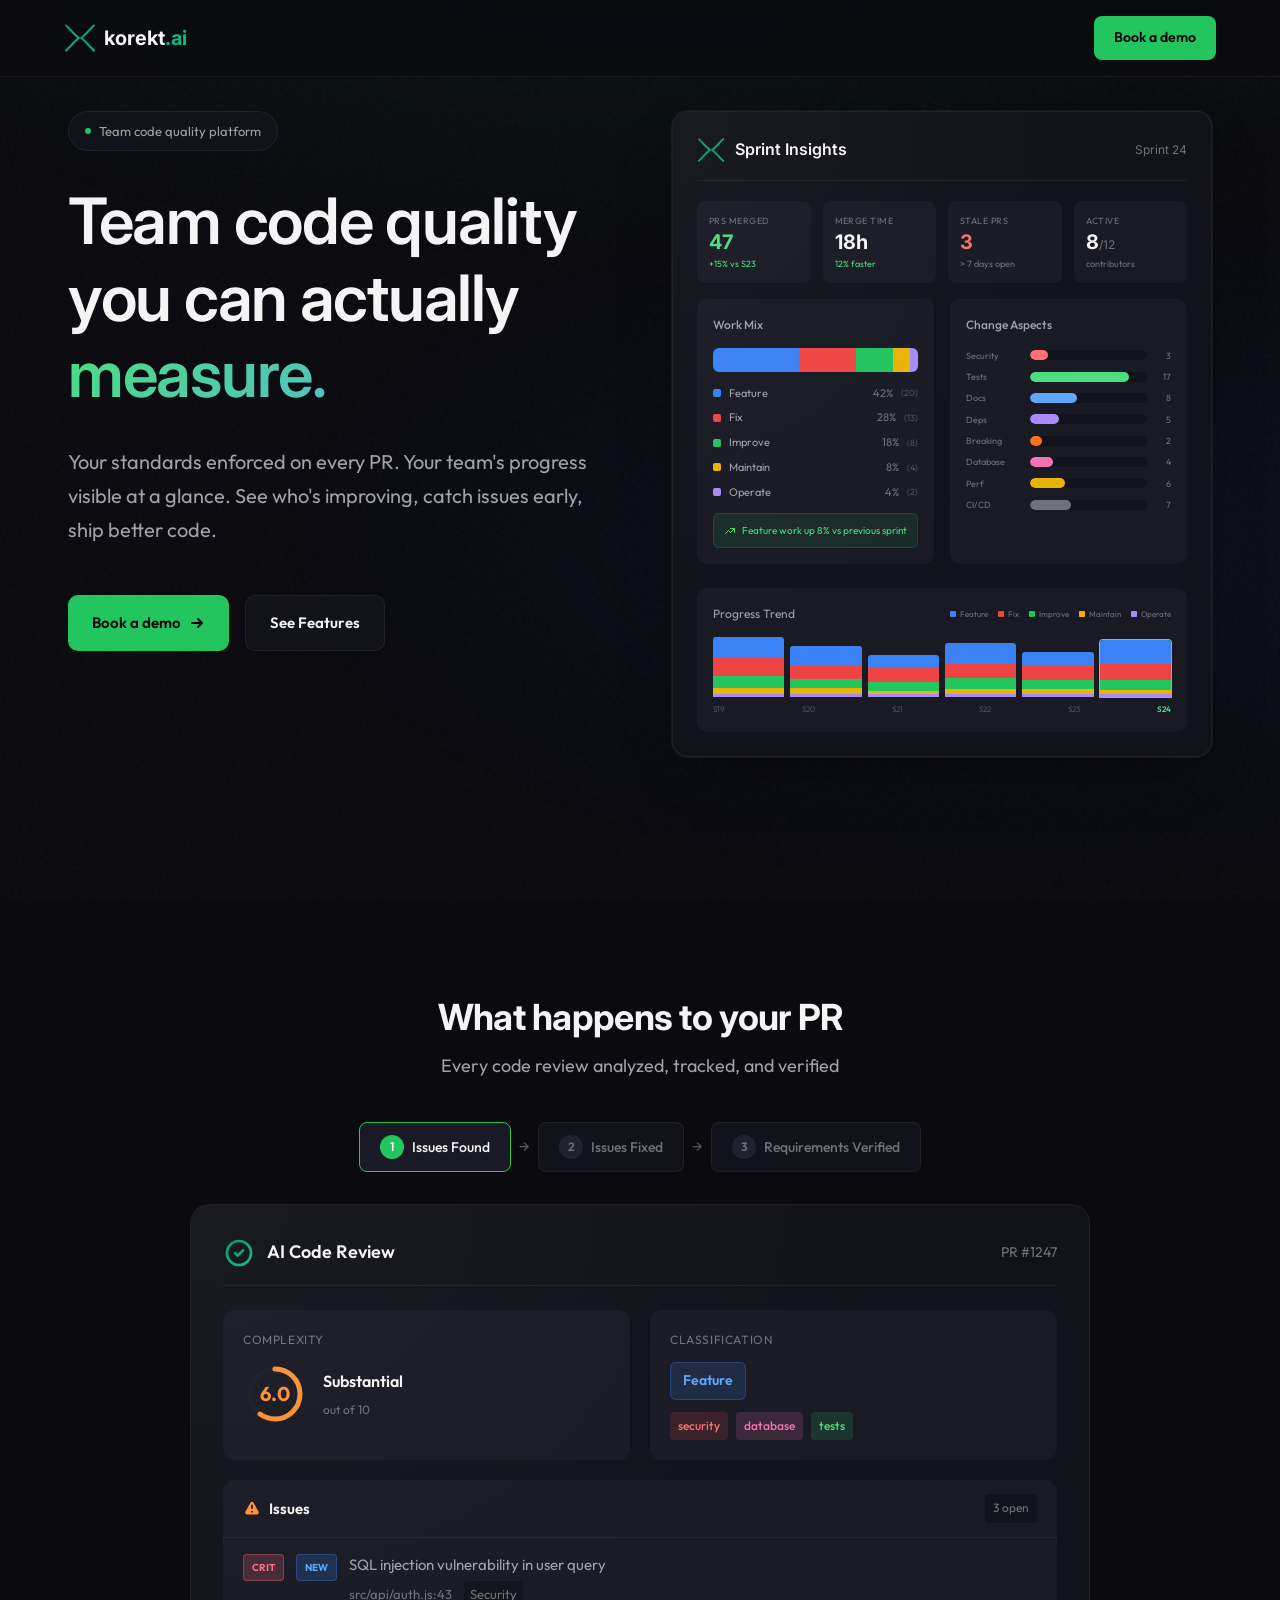
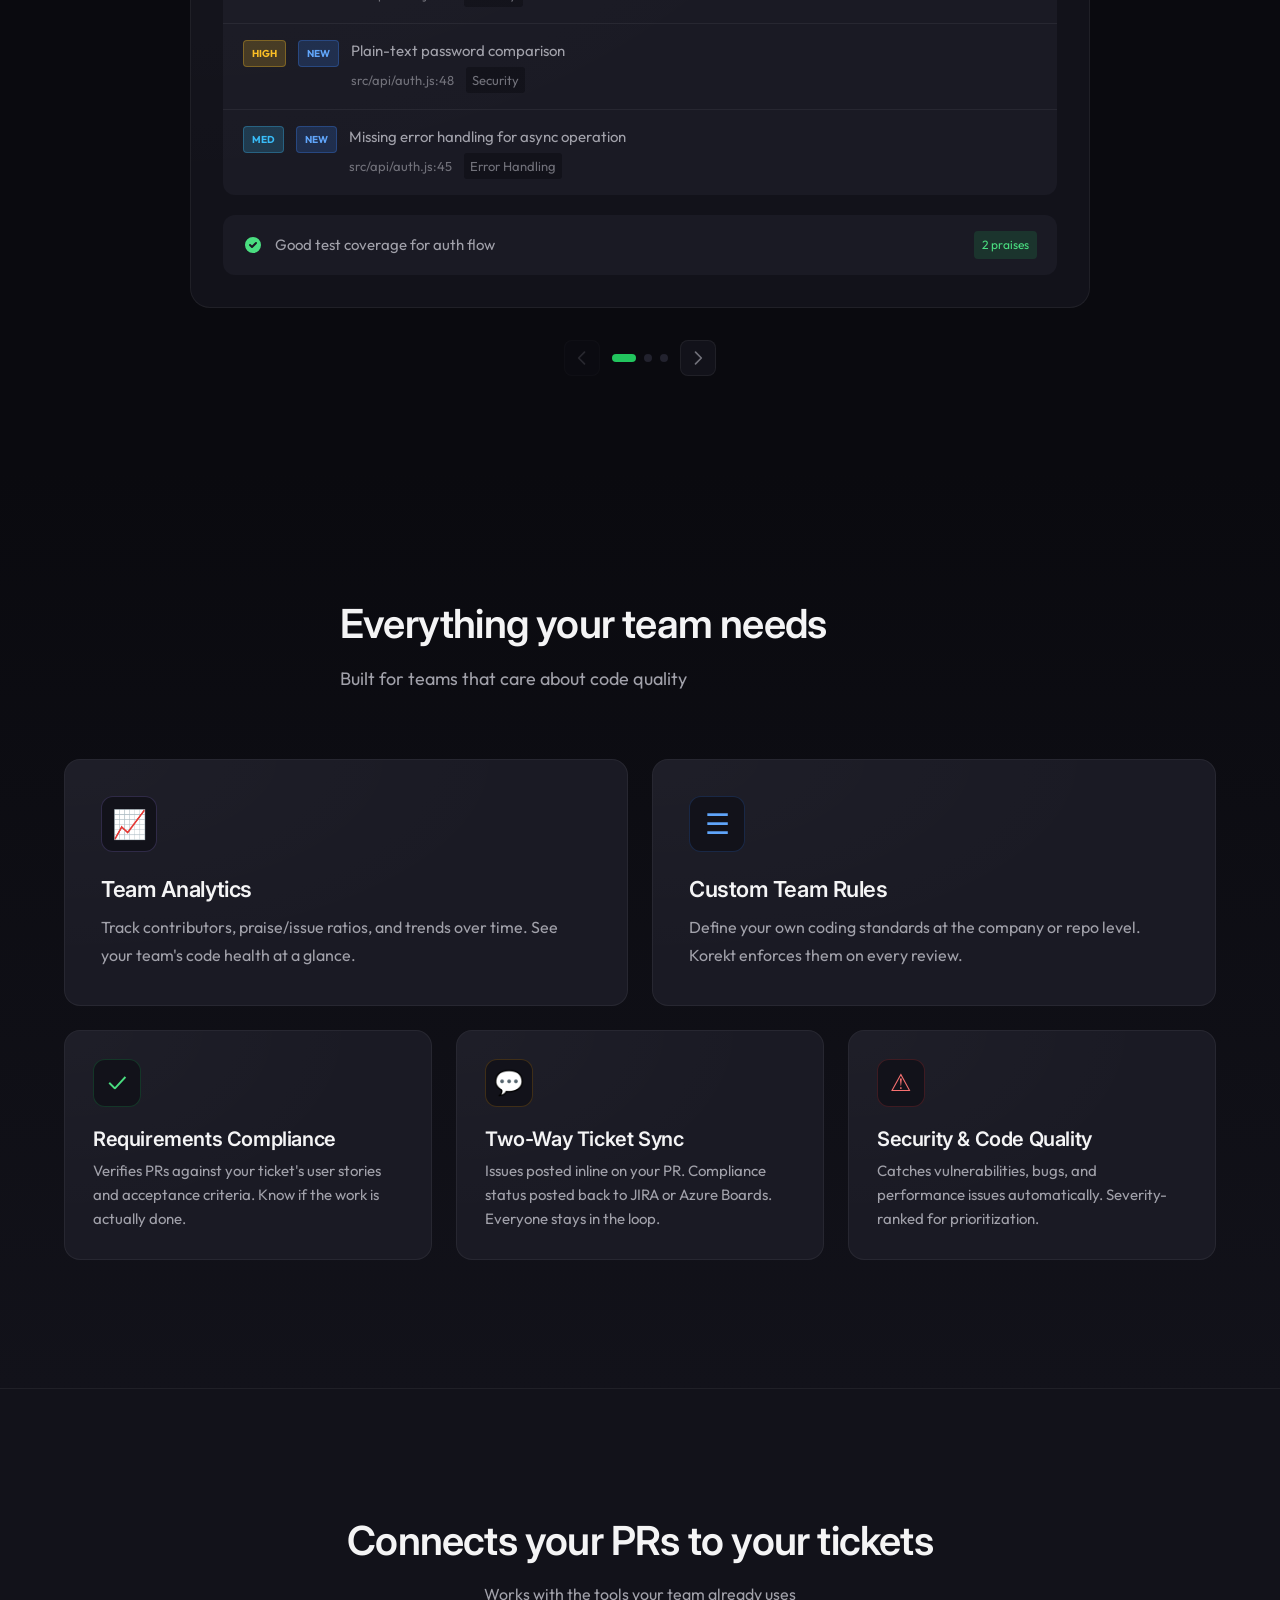
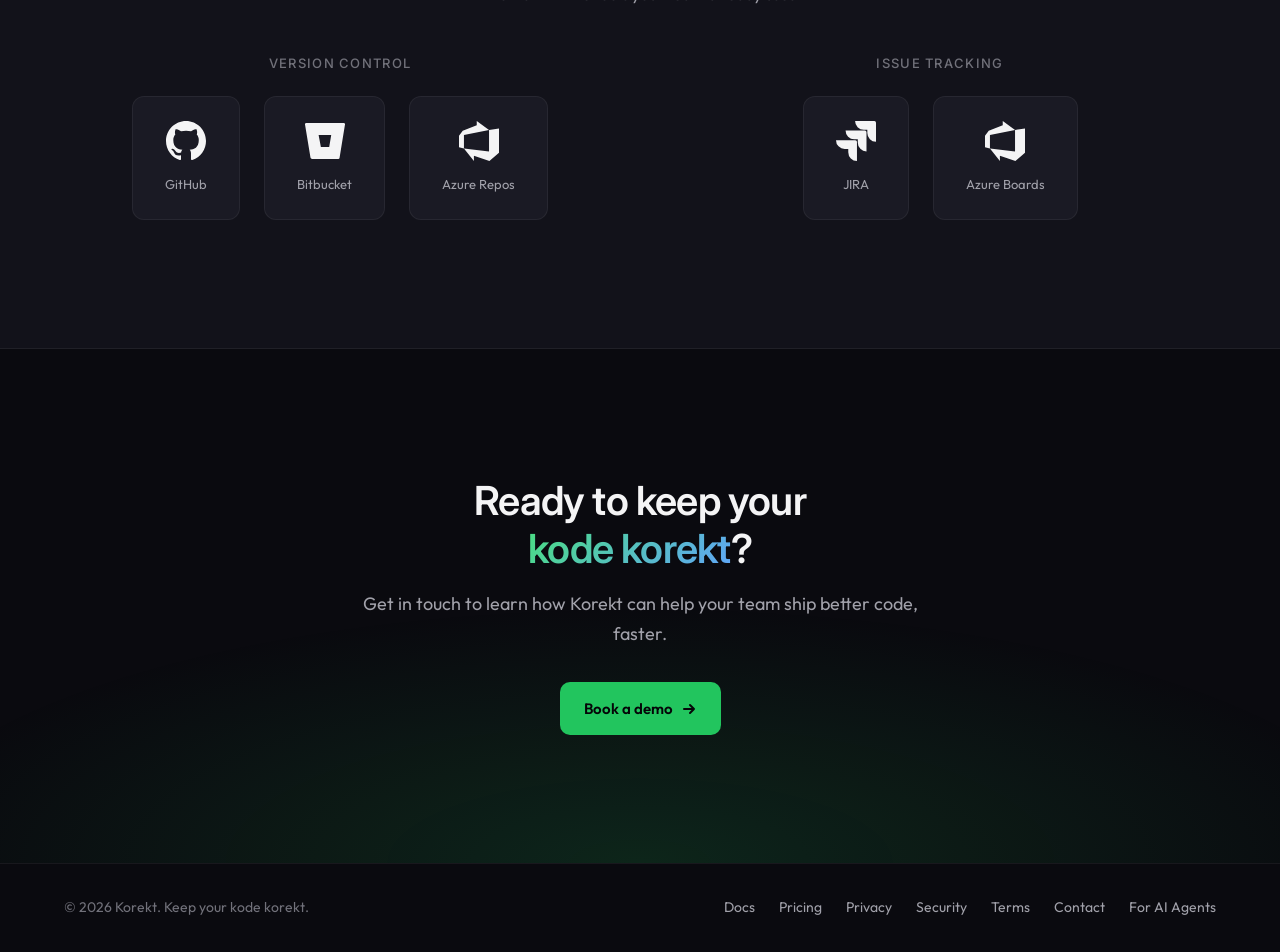
==== commit 0e7795e9: "Adds links to LLM documentation in the footer of all pages and updates robots.txt to point to them" ====
--- a/index.html
+++ b/index.html
@@ -31,7 +31,7 @@
     "@type": "Organization",
     "name": "Korekt AI",
     "url": "https://korekt.ai",
-    "logo": "https://korekt.ai/og-image.png",
+    "logo": "https://korekt.ai/apple-touch-icon.png",
     "description": "AI-powered code review platform that checks whether pull requests deliver what the ticket asked for.",
     "contactPoint": {
       "@type": "ContactPoint",
@@ -3572,6 +3572,7 @@
         <a href="security.html">Security</a>
         <a href="terms.html">Terms</a>
         <a href="mailto:hello@korekt.ai">Contact</a>
+        <a href="llms.txt">For AI Agents</a>
       </div>
     </div>
   </footer>
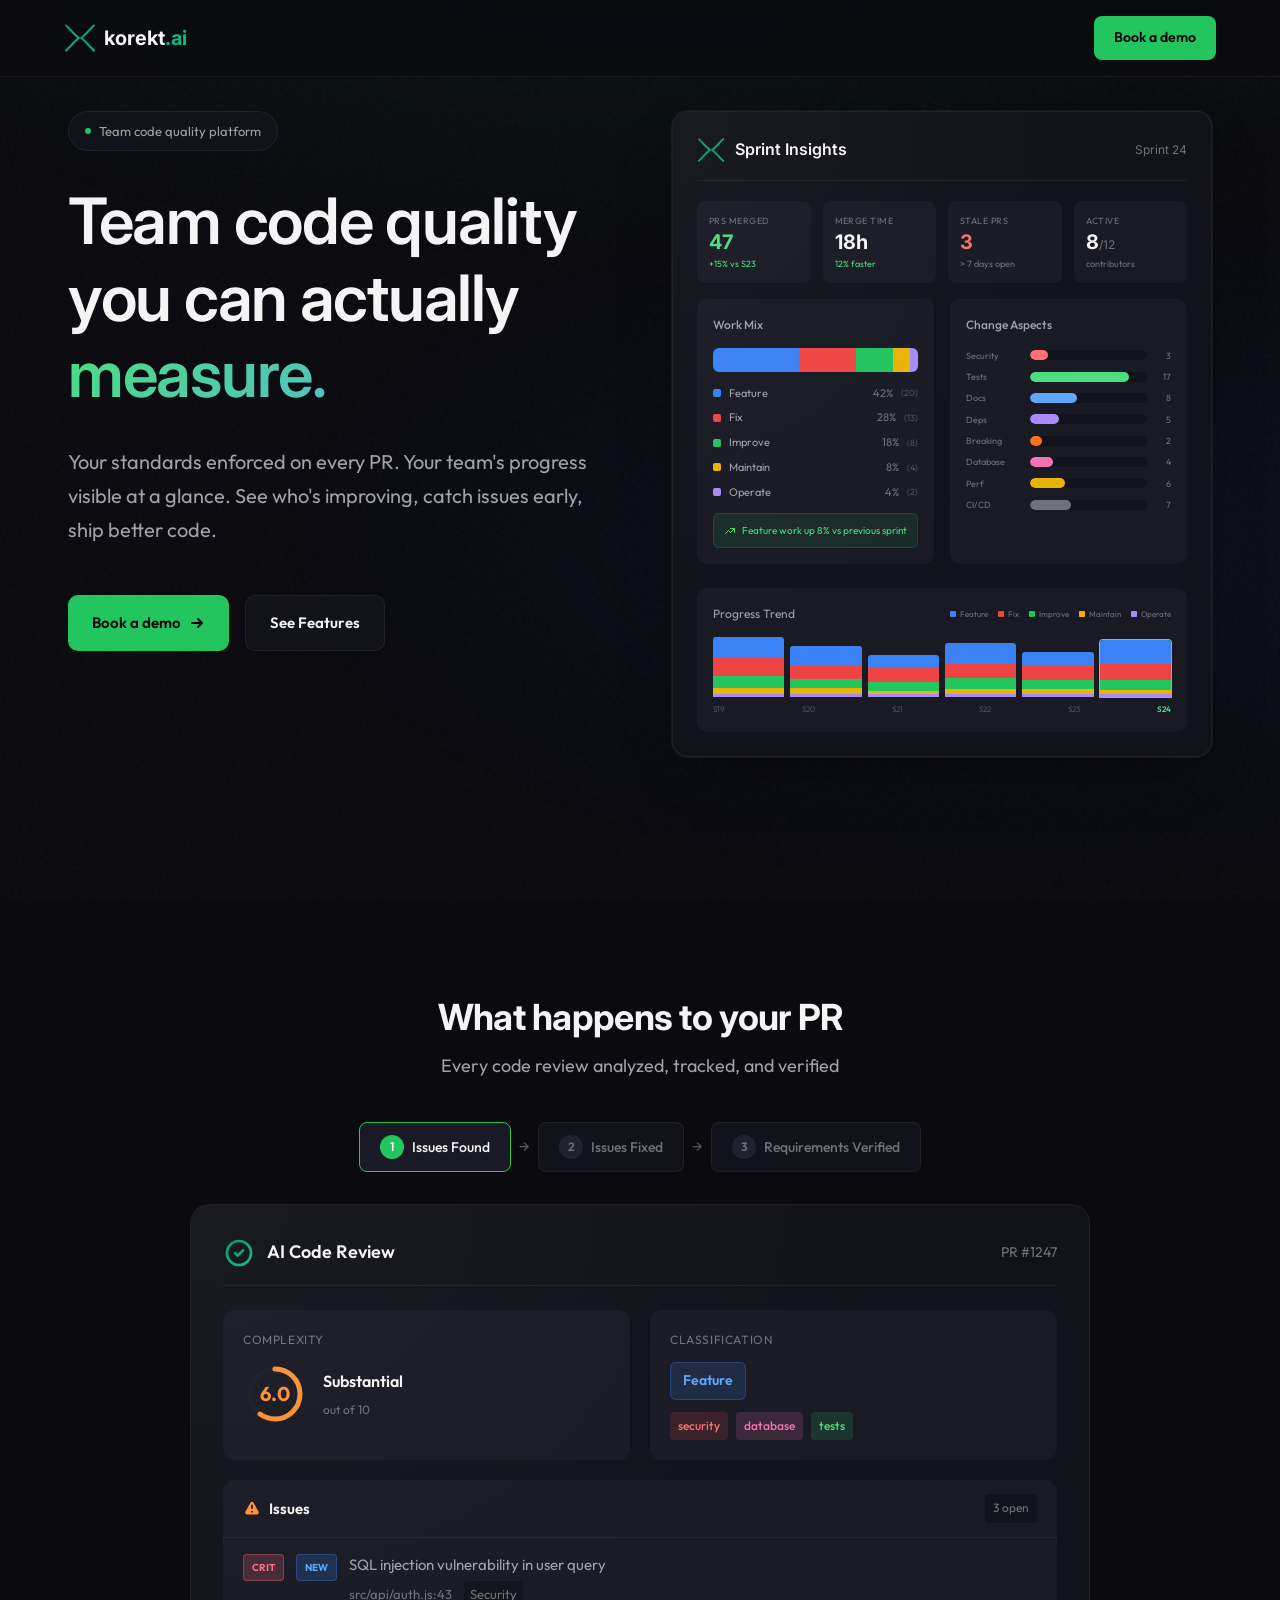
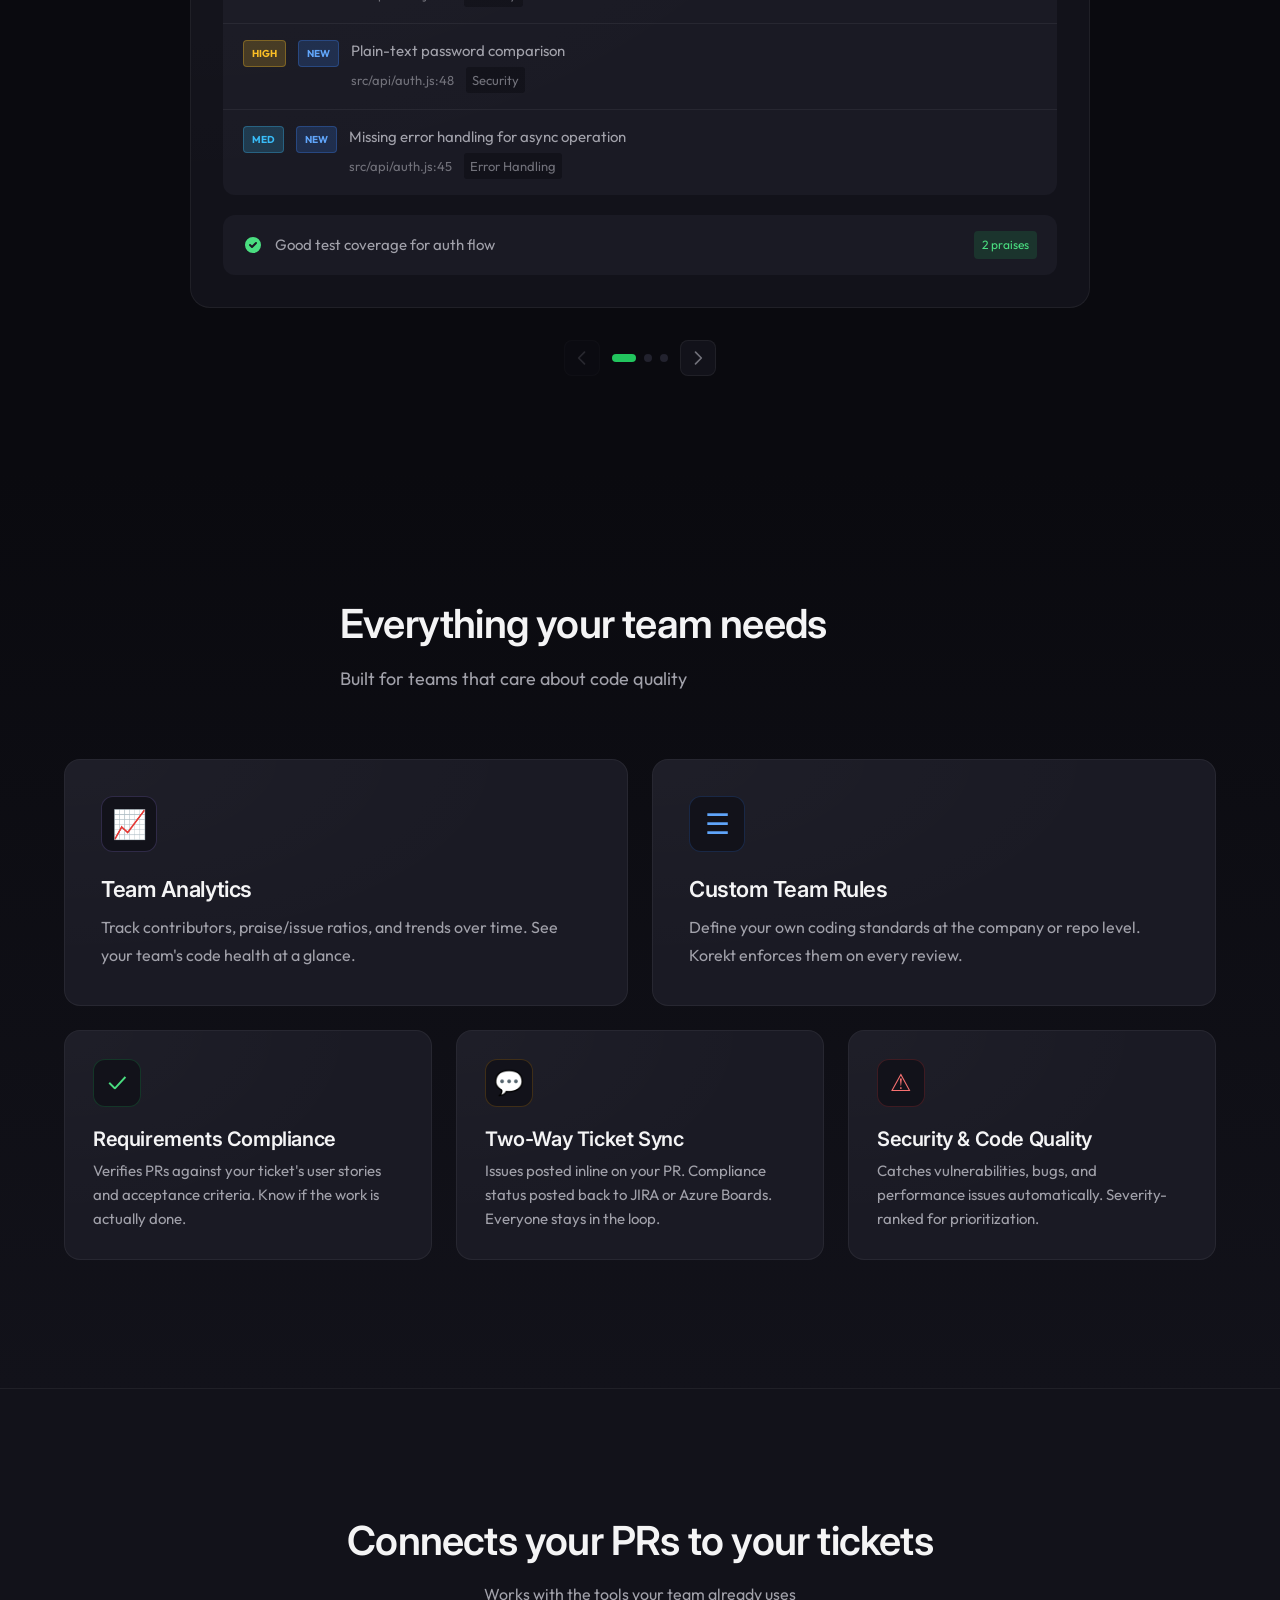
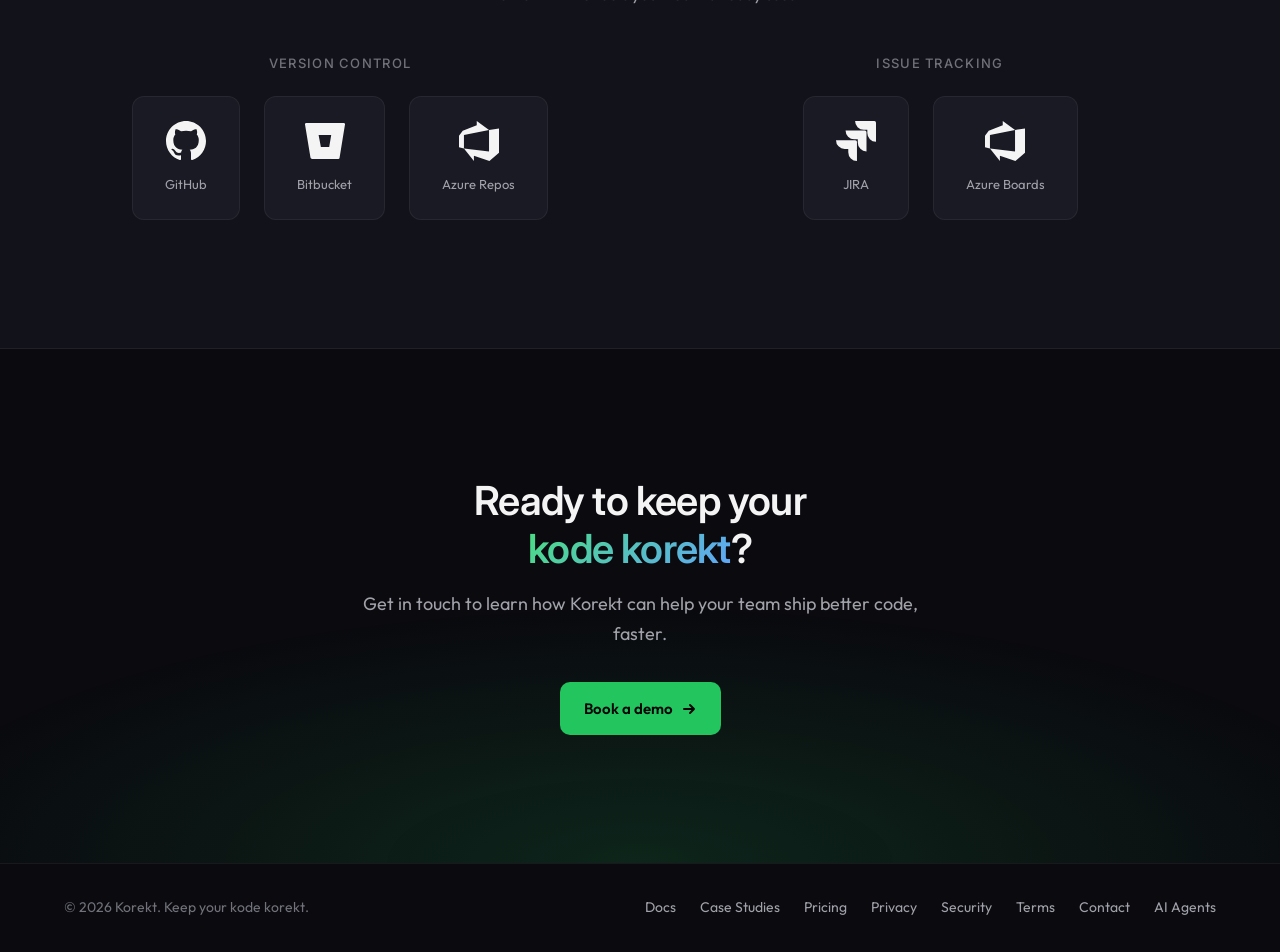
==== commit 5045b3b4: "Adds new case study pages and updates site-wide footer navigation to include them" ====
--- a/index.html
+++ b/index.html
@@ -3567,12 +3567,13 @@
       </div>
       <div class="footer-links">
         <a href="docs.html">Docs</a>
+        <a href="case-studies.html">Case Studies</a>
         <a href="pricing.html">Pricing</a>
         <a href="privacy.html">Privacy</a>
         <a href="security.html">Security</a>
         <a href="terms.html">Terms</a>
         <a href="mailto:hello@korekt.ai">Contact</a>
-        <a href="llms.txt">For AI Agents</a>
+        <a href="llms.txt">AI Agents</a>
       </div>
     </div>
   </footer>
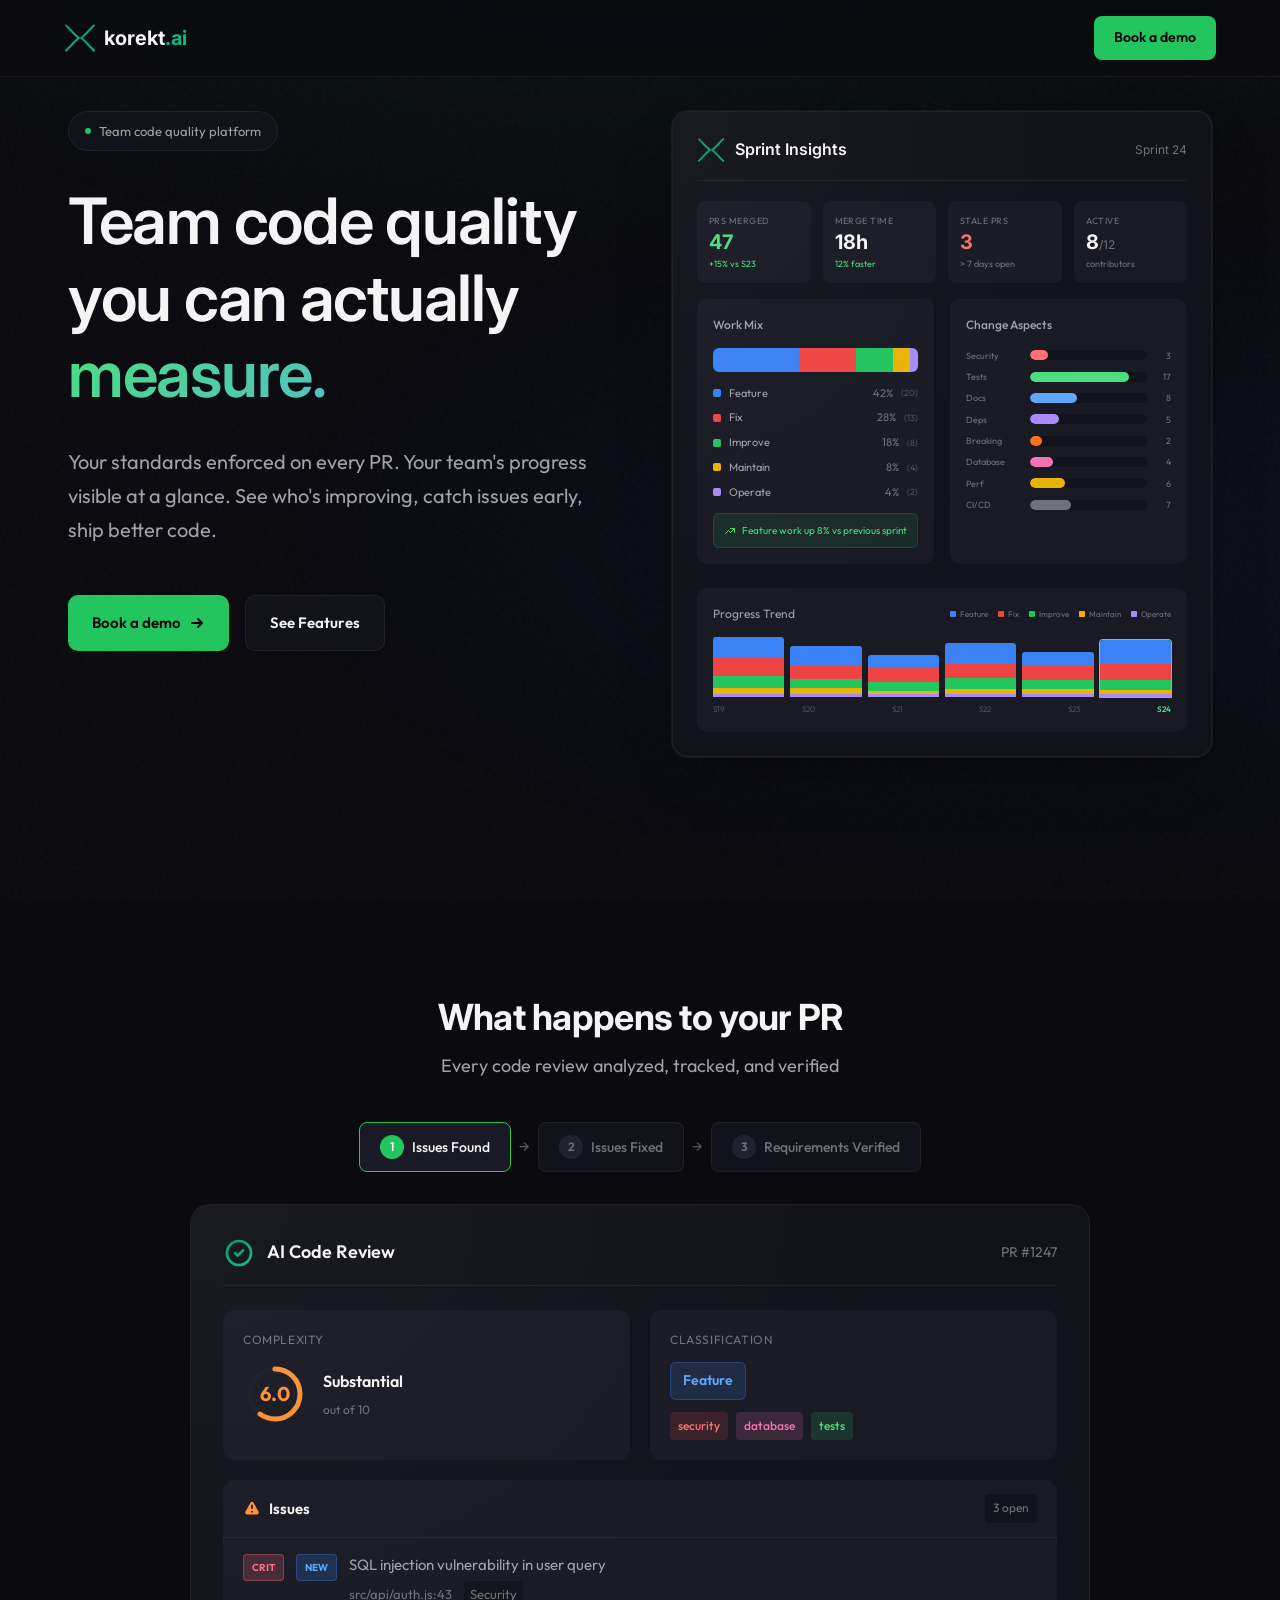
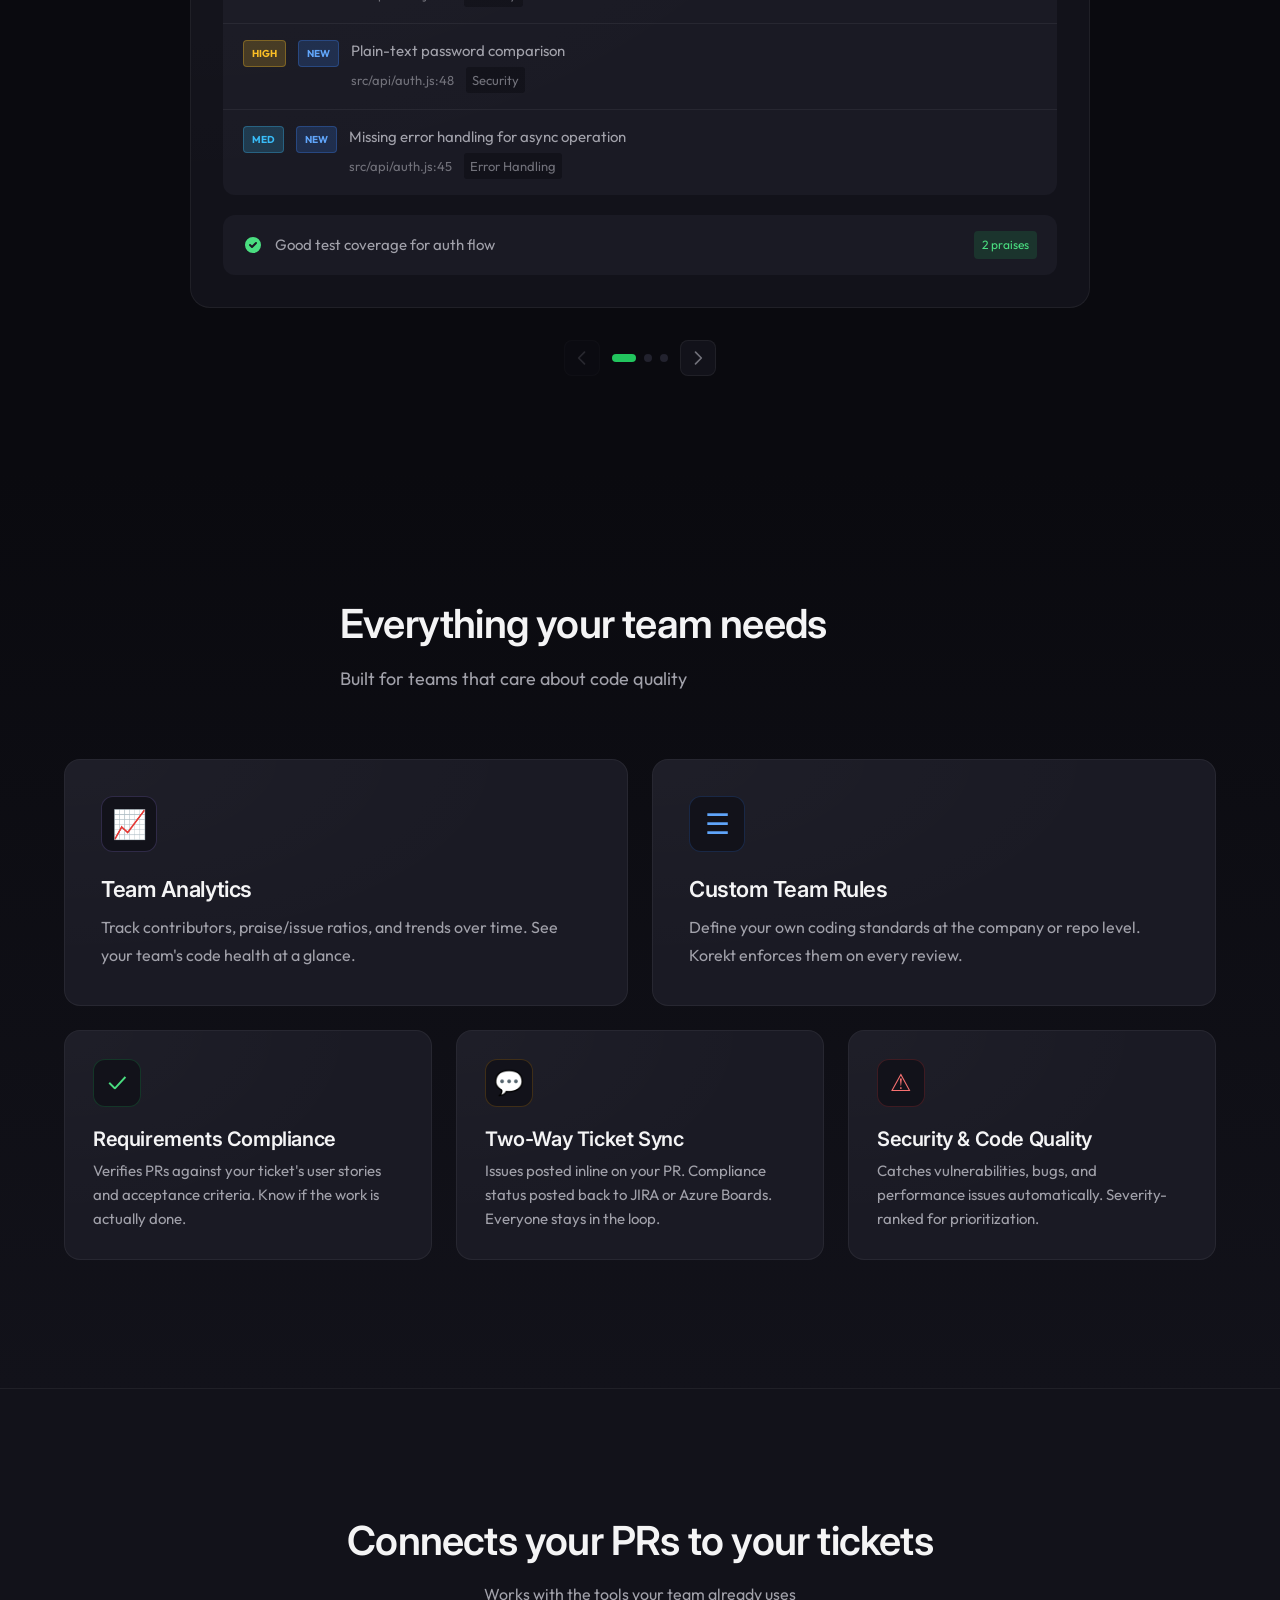
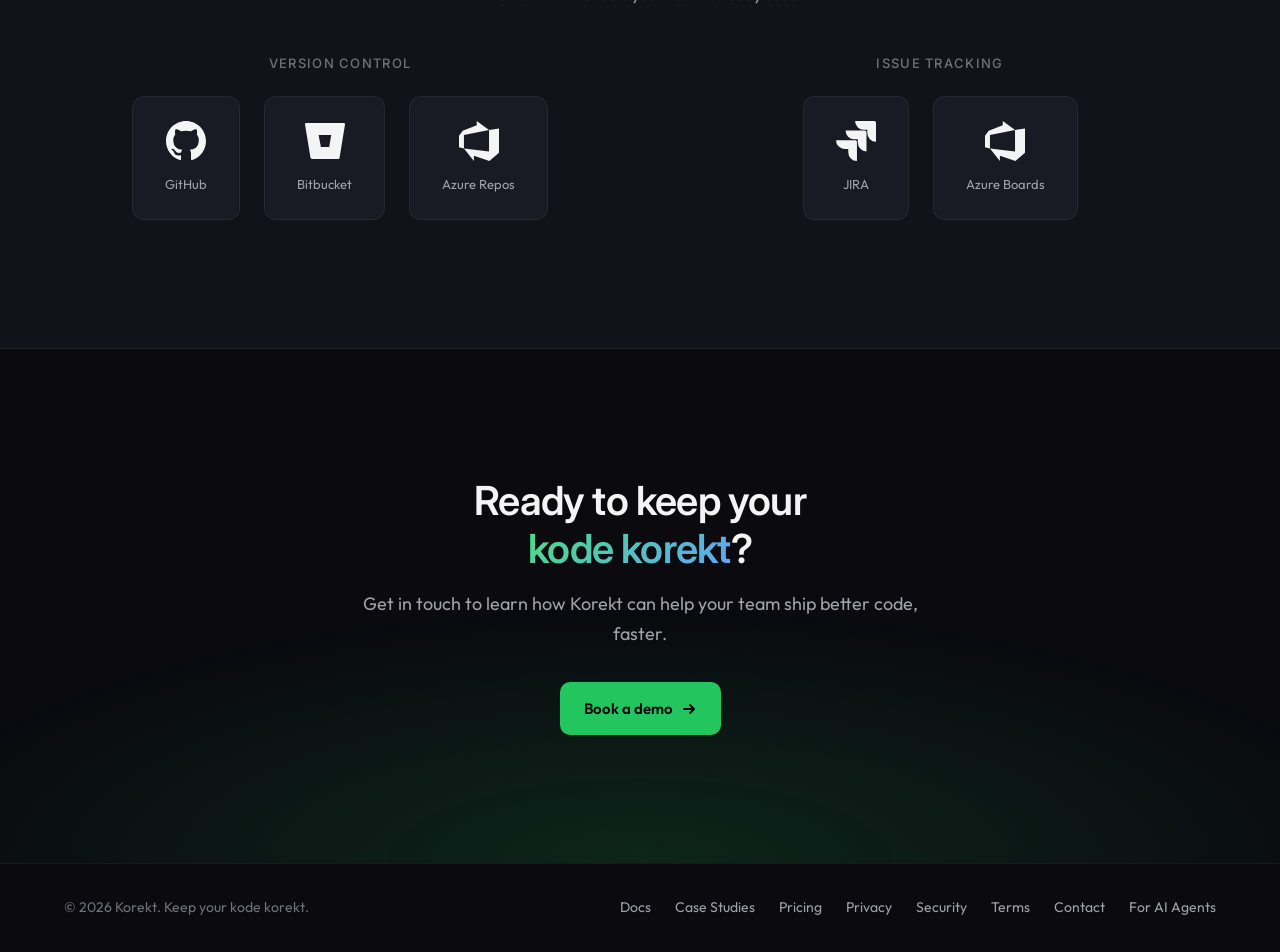
==== commit b0cb1fc1: "Case studies" ====
--- a/index.html
+++ b/index.html
@@ -3573,7 +3573,7 @@
         <a href="security.html">Security</a>
         <a href="terms.html">Terms</a>
         <a href="mailto:hello@korekt.ai">Contact</a>
-        <a href="llms.txt">AI Agents</a>
+        <a href="llms.txt">For AI Agents</a>
       </div>
     </div>
   </footer>
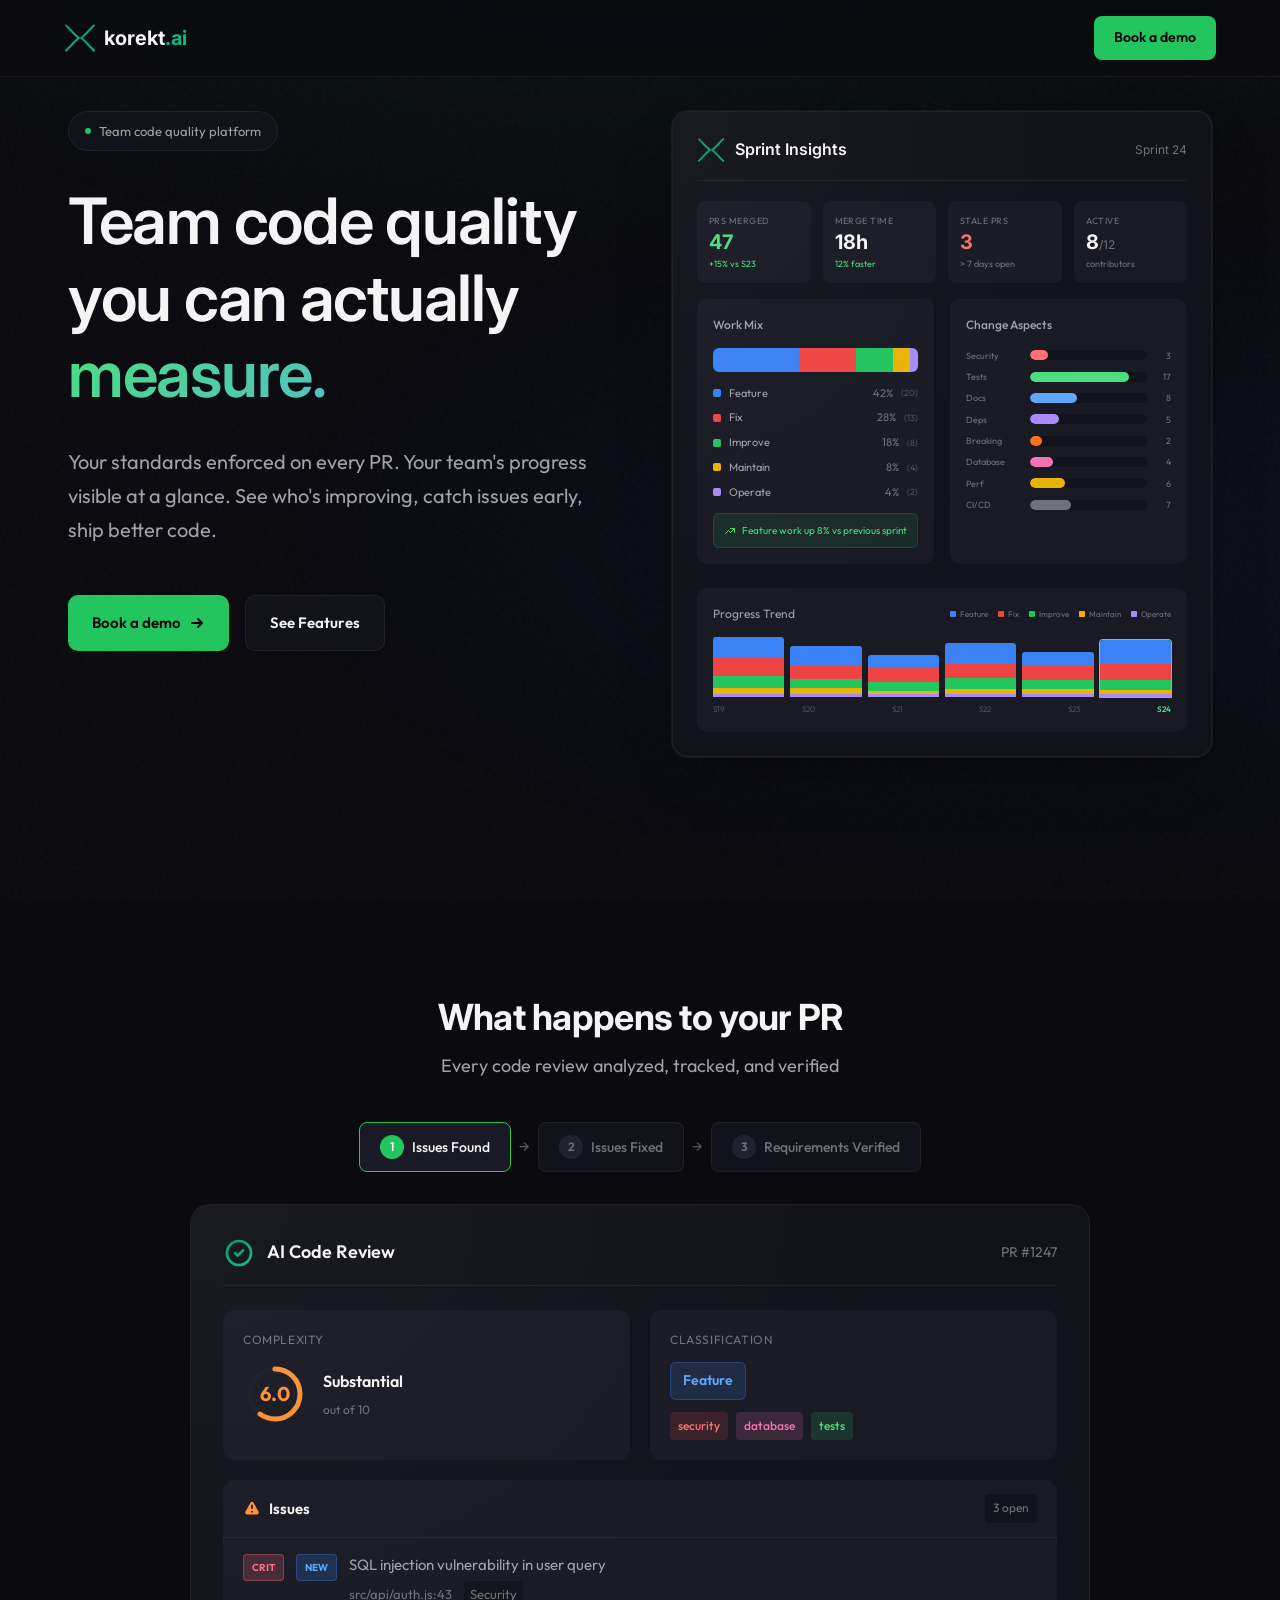
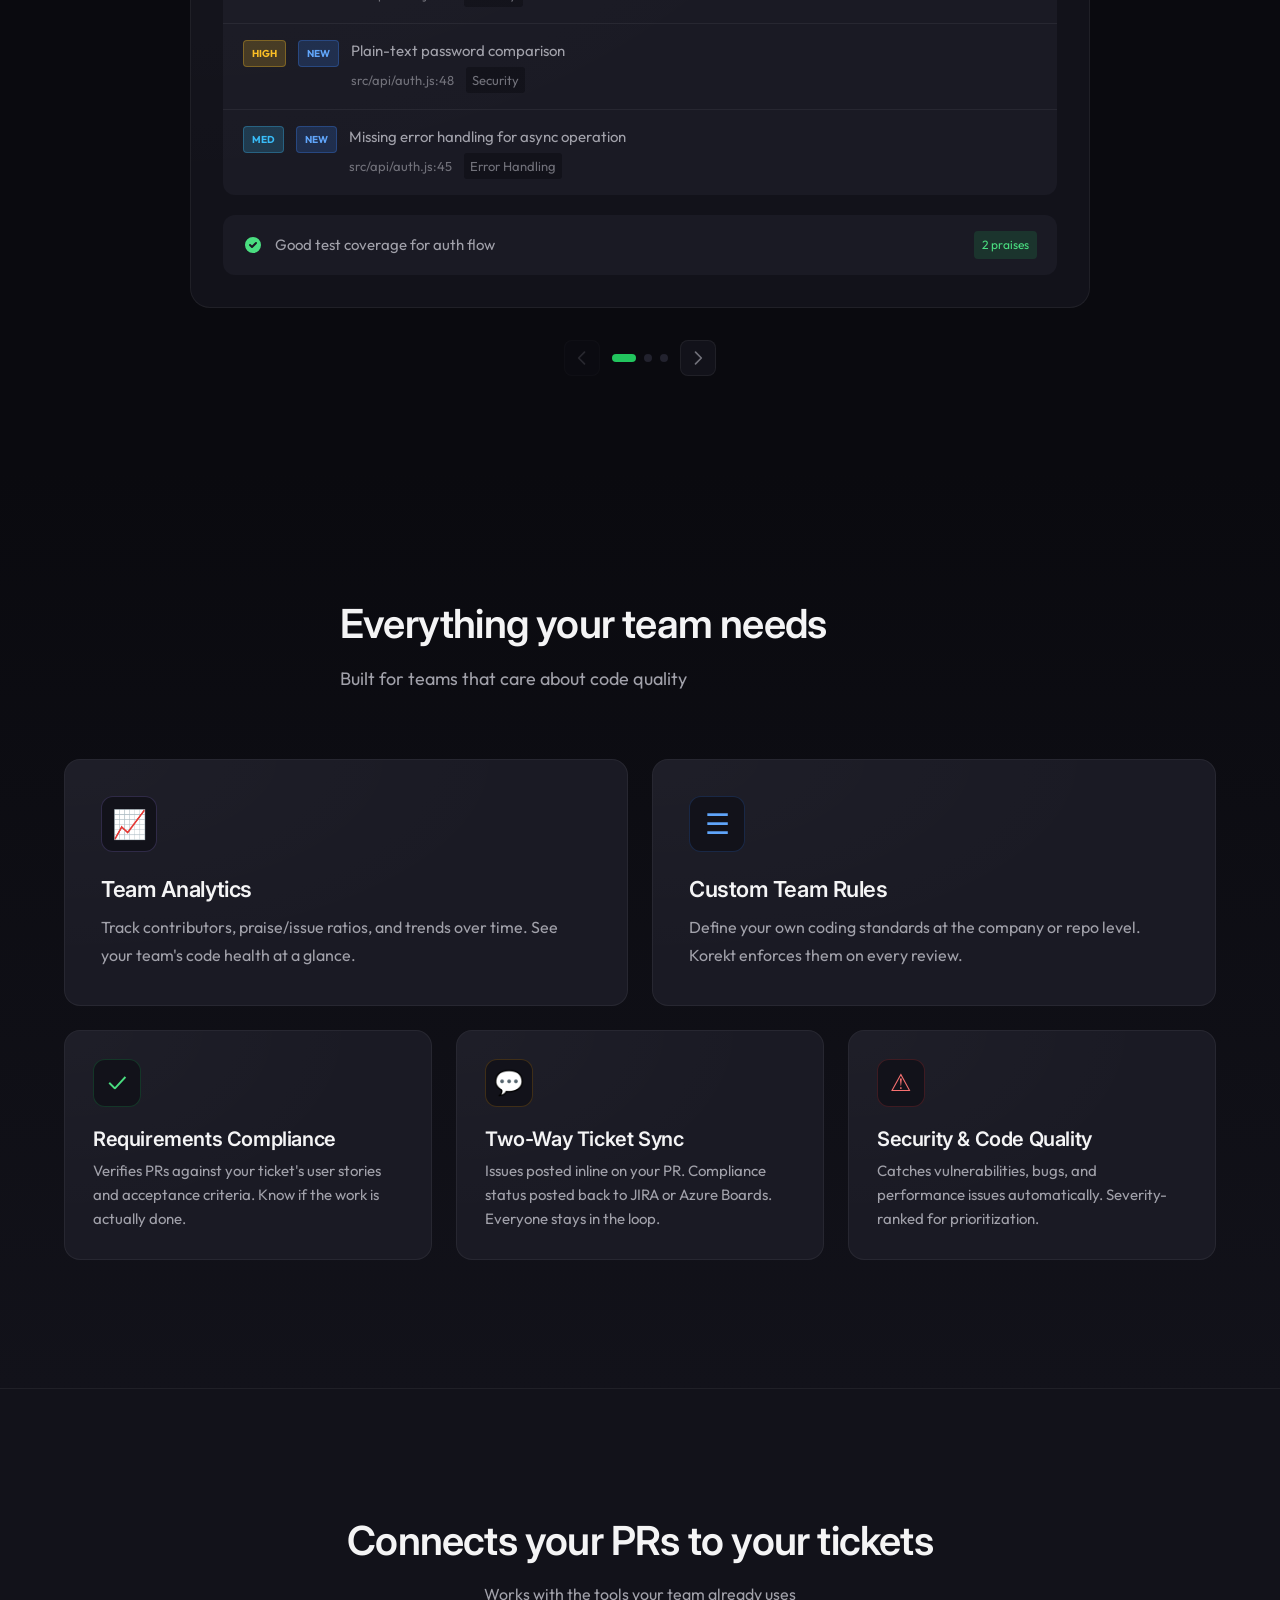
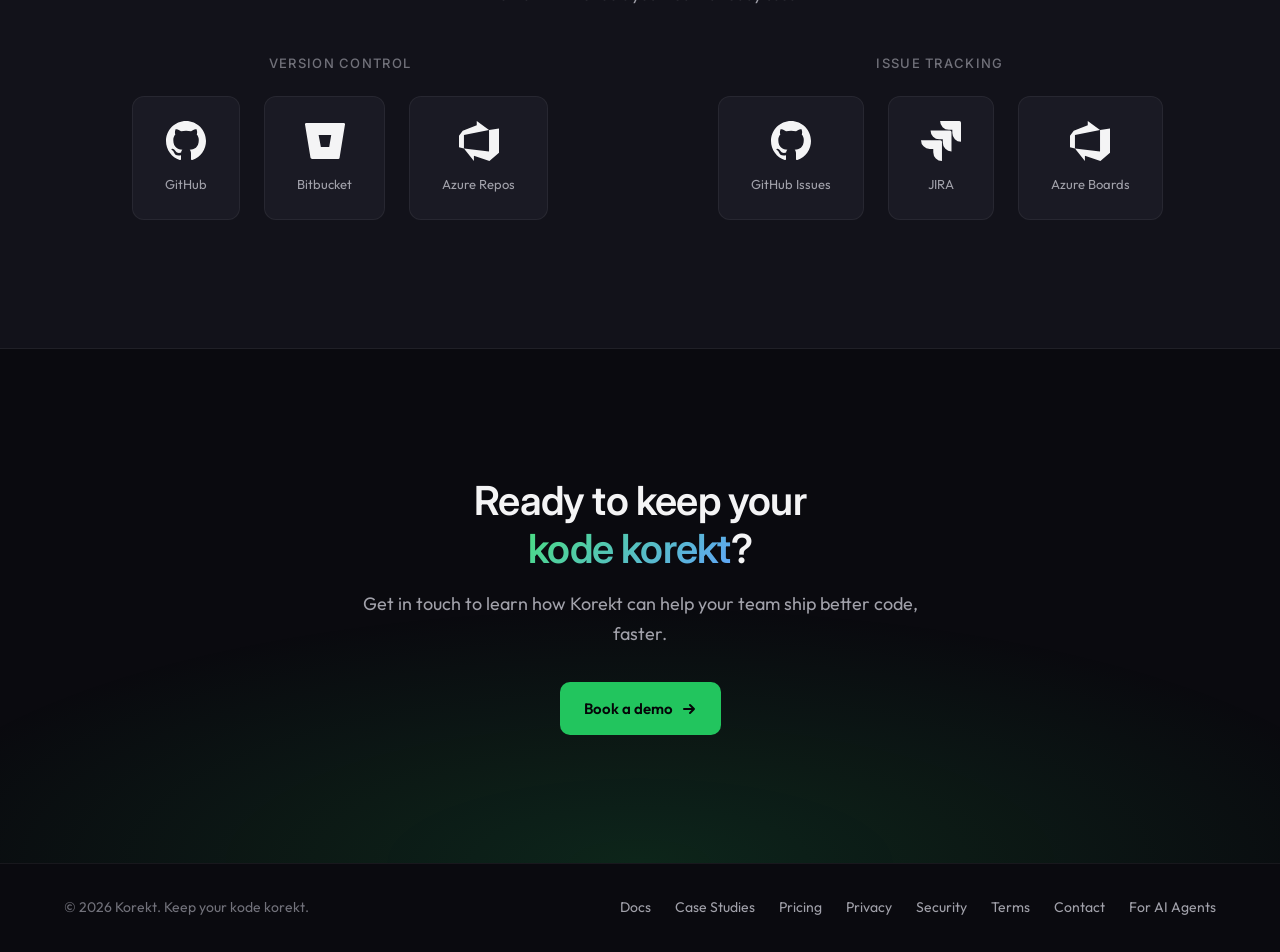
==== commit e207a375: "Clarity" ====
--- a/index.html
+++ b/index.html
@@ -3526,6 +3526,12 @@
             <div class="integration-logos">
               <div class="integration-logo">
                 <svg viewBox="0 0 24 24" fill="currentColor">
+                  <path d="M12 0C5.37 0 0 5.37 0 12c0 5.31 3.435 9.795 8.205 11.385.6.105.825-.255.825-.57 0-.285-.015-1.23-.015-2.235-3.015.555-3.795-.735-4.035-1.41-.135-.345-.72-1.41-1.23-1.695-.42-.225-1.02-.78-.015-.795.945-.015 1.62.87 1.845 1.23 1.08 1.815 2.805 1.305 3.495.99.105-.78.42-1.305.765-1.605-2.67-.3-5.46-1.335-5.46-5.925 0-1.305.465-2.385 1.23-3.225-.12-.3-.54-1.53.12-3.18 0 0 1.005-.315 3.3 1.23.96-.27 1.98-.405 3-.405s2.04.135 3 .405c2.295-1.56 3.3-1.23 3.3-1.23.66 1.65.24 2.88.12 3.18.765.84 1.23 1.905 1.23 3.225 0 4.605-2.805 5.625-5.475 5.925.435.375.81 1.095.81 2.22 0 1.605-.015 2.895-.015 3.3 0 .315.225.69.825.57A12.02 12.02 0 0024 12c0-6.63-5.37-12-12-12z"/>
+                </svg>
+                <span>GitHub Issues</span>
+              </div>
+              <div class="integration-logo">
+                <svg viewBox="0 0 24 24" fill="currentColor">
                   <path d="M11.571 11.513H0a5.218 5.218 0 005.232 5.215h2.13v2.057A5.215 5.215 0 0012.575 24V12.518a1.005 1.005 0 00-1.005-1.005zm5.723-5.756H5.736a5.215 5.215 0 005.215 5.214h2.129v2.058a5.218 5.218 0 005.215 5.214V6.758a1.001 1.001 0 00-1.001-1.001zM23.013 0H11.455a5.215 5.215 0 005.215 5.215h2.129v2.057A5.215 5.215 0 0024 12.483V1.005A1.005 1.005 0 0023.013 0z"/>
                 </svg>
                 <span>JIRA</span>
